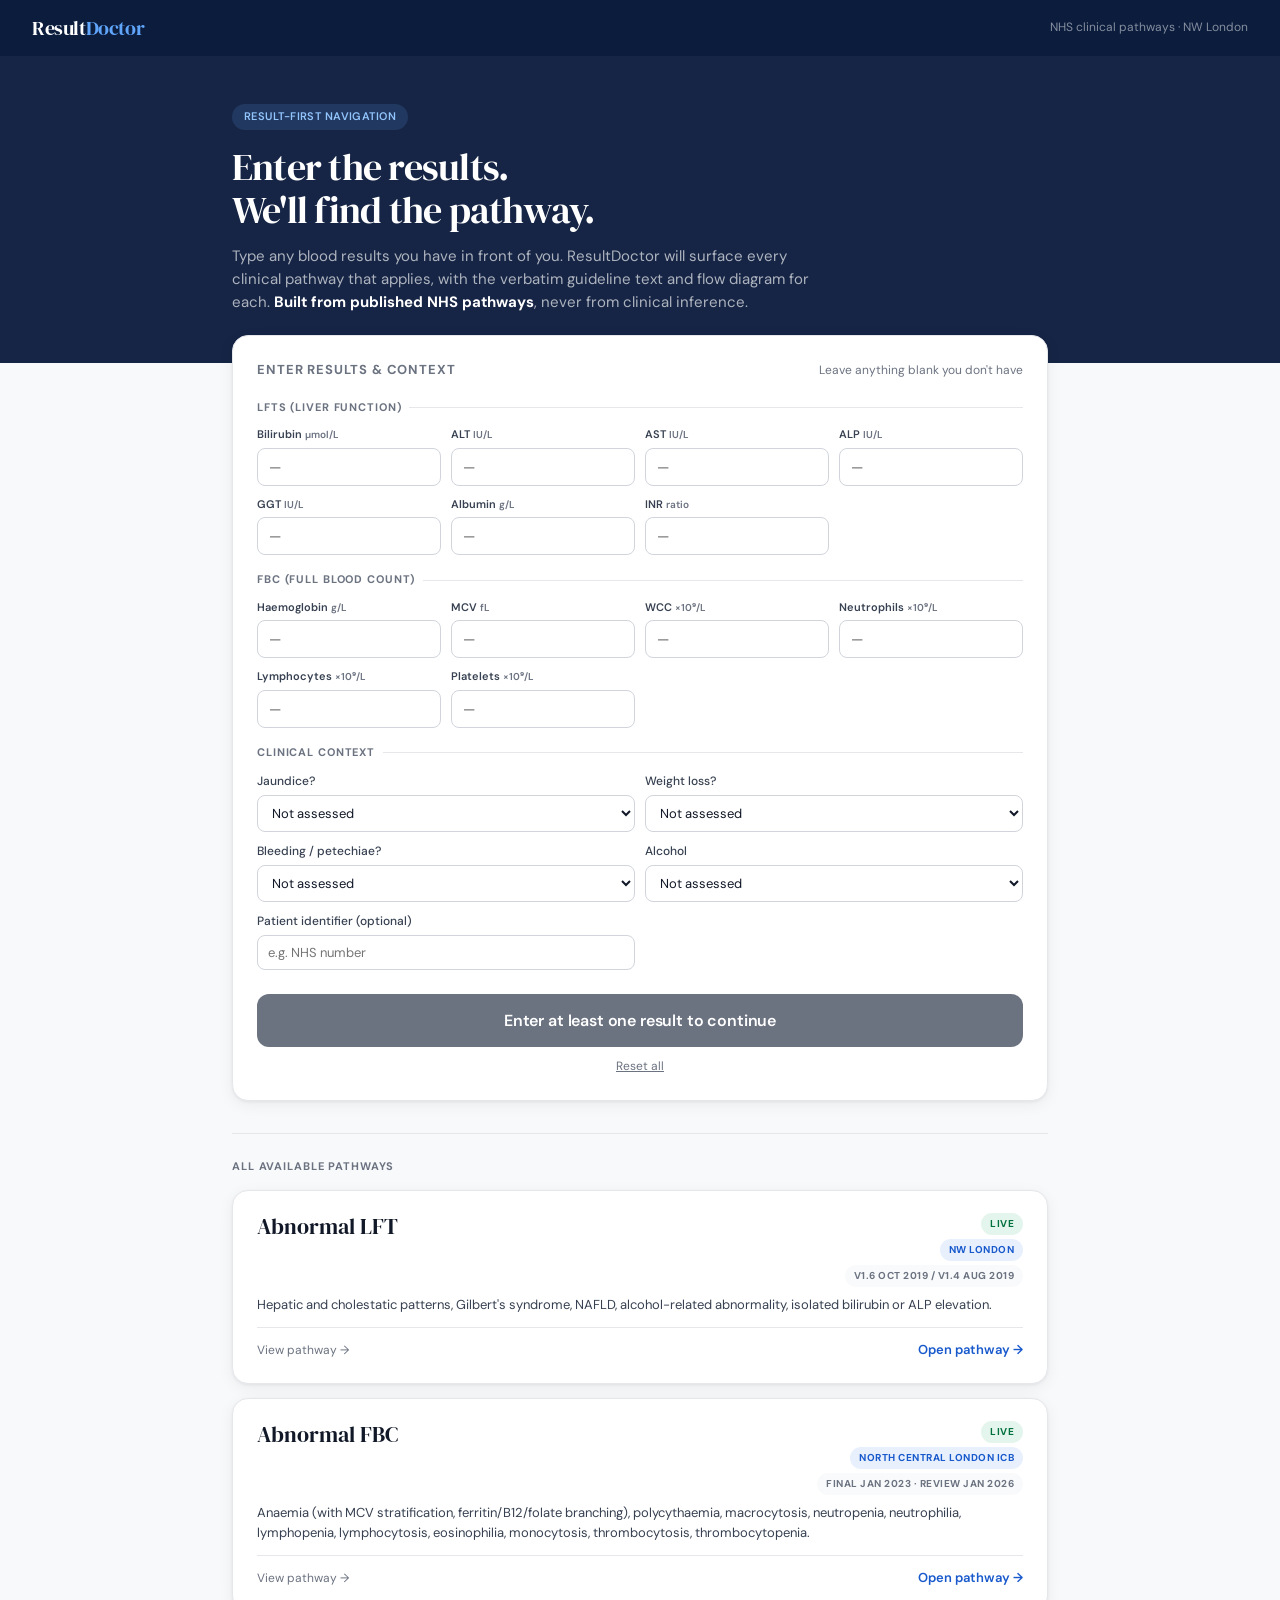
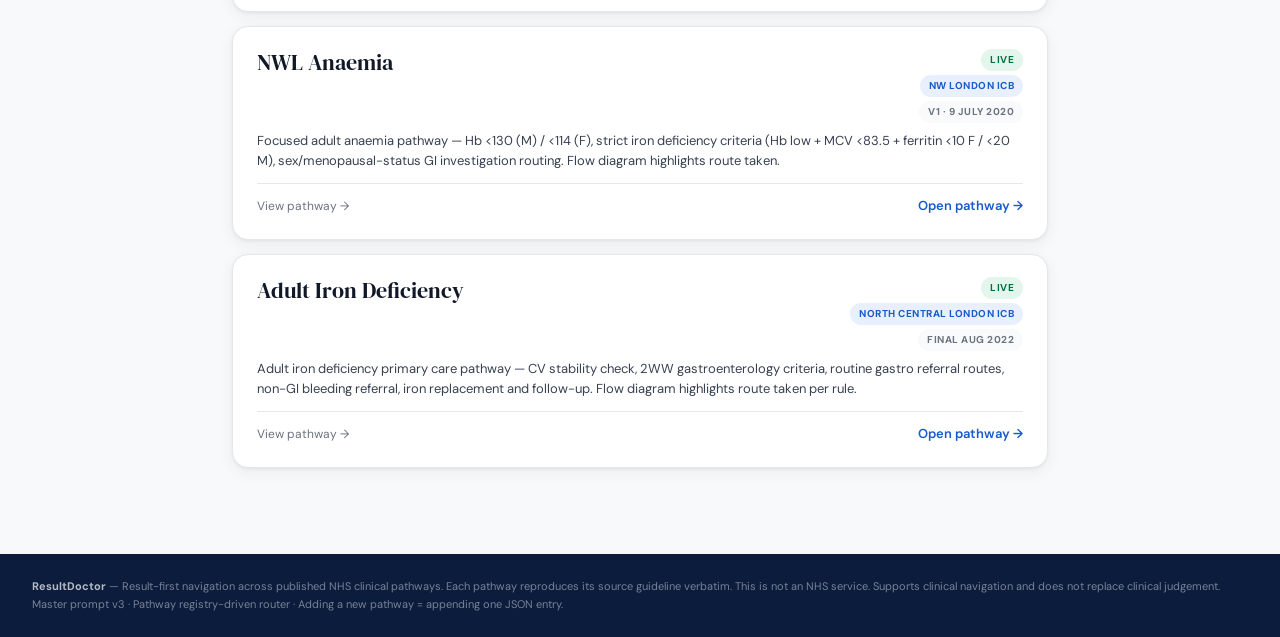
==== index.html @ 96a99c1d "Initial commit: MyResultDoctor clinical pathway tools Co-Authored-By: Claude Fable 5 <noreply@anthro" ====
<!DOCTYPE html>
<html lang="en">
<head>
<meta charset="UTF-8">
<meta name="viewport" content="width=device-width, initial-scale=1.0">
<title>ResultDoctor — Enter results, find pathways</title>
<link rel="preconnect" href="https://fonts.googleapis.com">
<link rel="preconnect" href="https://fonts.gstatic.com" crossorigin>
<link href="https://fonts.googleapis.com/css2?family=DM+Serif+Display:ital@0;1&family=DM+Sans:wght@300;400;500;600;700&display=swap" rel="stylesheet">
<style>
:root {
  --navy: #0B1C3D; --navy2: #162545;
  --blue: #1859CC; --blue-lt: #E8F0FD; --blue-mid: #4A7DE8;
  --green: #00703C; --green-lt: #E3F5EC;
  --red: #B91C1C; --red-lt: #FEF2F2;
  --amber: #92400E; --amber-lt: #FFFBEB;
  --grey: #6B7280; --grey-lt: #F9FAFB;
  --border: #E5E7EB; --border2: #D1D5DB;
  --text: #111827; --text2: #374151; --text3: #6B7280;
  --serif: 'DM Serif Display', Georgia, serif;
  --sans: 'DM Sans', system-ui, sans-serif;
  --radius: 12px; --radius-lg: 16px;
  --shadow: 0 1px 3px rgba(0,0,0,.06), 0 4px 16px rgba(0,0,0,.06);
}
* { box-sizing: border-box; margin: 0; padding: 0; }
body { font-family: var(--sans); background: #F8F9FB; color: var(--text); font-size: 14px; line-height: 1.6; min-height: 100vh; }

header { background: var(--navy); color: white; padding: 0 32px; height: 56px; display: flex; align-items: center; justify-content: space-between; position: sticky; top: 0; z-index: 100; }
.logo { font-family: var(--serif); font-size: 20px; color: white; text-decoration: none; letter-spacing: -.02em; }
.logo span { color: #60A5FA; }
.header-nav { display: flex; align-items: center; gap: 16px; font-size: 12px; color: rgba(255,255,255,.5); }

.hero { background: var(--navy2); color: white; padding: 48px 0; }
.hero-inner { max-width: 880px; margin: 0 auto; padding: 0 32px; }
.hero-tag { display: inline-block; font-size: 11px; font-weight: 600; padding: 4px 12px; border-radius: 20px; letter-spacing: .04em; text-transform: uppercase; background: rgba(96,165,250,.15); color: #93C5FD; margin-bottom: 16px; }
.hero-title { font-family: var(--serif); font-size: 38px; font-weight: 400; line-height: 1.15; letter-spacing: -.02em; margin-bottom: 12px; }
.hero-sub { font-size: 15px; color: rgba(255,255,255,.65); max-width: 580px; line-height: 1.55; }
.hero-sub strong { color: white; }

.page { max-width: 880px; margin: -28px auto 0; padding: 0 32px 32px; }

/* RESULT ENTRY */
.entry-panel { background: white; border-radius: var(--radius-lg); box-shadow: var(--shadow); padding: 24px; border: 1px solid var(--border); margin-bottom: 24px; }
.entry-head { display: flex; align-items: center; justify-content: space-between; margin-bottom: 18px; }
.entry-title { font-size: 13px; font-weight: 700; text-transform: uppercase; letter-spacing: .07em; color: var(--text3); }
.entry-hint { font-size: 12px; color: var(--text3); }

.section-label { font-size: 11px; font-weight: 700; text-transform: uppercase; letter-spacing: .08em; color: var(--text3); margin: 16px 0 10px; display: flex; align-items: center; gap: 8px; }
.section-label::after { content: ''; flex: 1; height: 1px; background: var(--border); }

.results-grid { display: grid; grid-template-columns: repeat(auto-fill, minmax(150px, 1fr)); gap: 10px; }
.result-field { display: flex; flex-direction: column; gap: 4px; }
.result-label { font-size: 11px; font-weight: 600; color: var(--text2); }
.result-unit { font-size: 10px; color: var(--text3); }
.result-input { padding: 9px 11px; border: 1.5px solid var(--border2); border-radius: 8px; font-size: 14px; font-family: var(--sans); font-weight: 500; color: var(--text); background: white; width: 100%; }
.result-input:focus { outline: none; border-color: var(--blue); box-shadow: 0 0 0 3px rgba(24,89,204,.1); }
.result-input:not(:placeholder-shown) { border-color: var(--blue); background: var(--blue-lt); }

.context-grid { display: grid; grid-template-columns: 1fr 1fr; gap: 10px; }
.ctx-q { display: flex; flex-direction: column; gap: 4px; }
.ctx-q label { font-size: 12px; font-weight: 500; color: var(--text2); }
.ctx-select { padding: 8px 10px; border: 1.5px solid var(--border2); border-radius: 8px; font-size: 13px; font-family: var(--sans); color: var(--text); background: white; }

.analyse-btn { width: 100%; padding: 16px 24px; background: var(--blue); color: white; border: none; border-radius: var(--radius); font-size: 16px; font-weight: 600; font-family: var(--sans); cursor: pointer; margin-top: 24px; letter-spacing: -.01em; }
.analyse-btn:hover { background: #1348B0; }
.analyse-btn:disabled { background: var(--grey); cursor: not-allowed; }
.reset-link { display: block; text-align: center; margin-top: 10px; font-size: 12px; color: var(--text3); cursor: pointer; text-decoration: underline; }

/* PATHWAY RESULTS */
.routed-section { display: none; }
.routed-section.show { display: block; }

.routed-title { font-family: var(--serif); font-size: 24px; font-weight: 400; margin-bottom: 6px; letter-spacing: -.01em; }
.routed-sub { font-size: 13px; color: var(--text3); margin-bottom: 18px; }

.pathway-card { background: white; border: 1.5px solid var(--border); border-radius: var(--radius-lg); padding: 22px 24px; margin-bottom: 14px; box-shadow: var(--shadow); transition: all .15s; cursor: pointer; display: block; text-decoration: none; color: inherit; }
.pathway-card:hover { border-color: var(--blue); transform: translateY(-2px); box-shadow: 0 6px 24px rgba(0,0,0,.08); }
.pathway-card.triggered { border-color: var(--blue); background: linear-gradient(180deg, var(--blue-lt) 0%, white 30%); }
.pathway-card.demo { border-color: #FECACA; }

.pc-head { display: flex; align-items: flex-start; justify-content: space-between; gap: 12px; margin-bottom: 8px; }
.pc-title { font-family: var(--serif); font-size: 22px; font-weight: 400; line-height: 1.25; color: var(--text); }
.pc-badges { display: flex; flex-direction: column; gap: 4px; align-items: flex-end; flex-shrink: 0; }
.pc-badge { font-size: 10px; font-weight: 700; padding: 3px 9px; border-radius: 12px; text-transform: uppercase; letter-spacing: .05em; white-space: nowrap; }
.pc-badge.live { background: var(--green-lt); color: var(--green); }
.pc-badge.demo { background: #FEE2E2; color: var(--red); }
.pc-badge.icb { background: var(--blue-lt); color: var(--blue); }
.pc-badge.version { background: var(--grey-lt); color: var(--grey); }

.pc-desc { font-size: 13px; color: var(--text2); line-height: 1.55; margin-bottom: 12px; }

.pc-match { background: var(--blue-lt); border: 1px solid #BFDBFE; border-radius: 8px; padding: 9px 12px; font-size: 12px; color: var(--blue); display: flex; align-items: center; gap: 8px; margin-bottom: 10px; }
.pc-match strong { font-weight: 600; }

.pc-cta { display: flex; align-items: center; justify-content: space-between; padding-top: 12px; border-top: 1px solid var(--border); }
.pc-cta-text { font-size: 12px; color: var(--text3); }
.pc-cta-btn { font-size: 13px; font-weight: 600; color: var(--blue); display: flex; align-items: center; gap: 4px; }
.pathway-card.triggered .pc-cta-btn { font-weight: 700; }

.no-match { background: var(--grey-lt); border: 1px dashed var(--border2); border-radius: var(--radius); padding: 28px 24px; text-align: center; color: var(--text3); }
.no-match-title { font-family: var(--serif); font-size: 18px; color: var(--text2); margin-bottom: 6px; }

.available-section { margin-top: 32px; padding-top: 24px; border-top: 1px solid var(--border); }
.available-title { font-size: 11px; font-weight: 700; text-transform: uppercase; letter-spacing: .08em; color: var(--text3); margin-bottom: 14px; }

footer { background: var(--navy); color: rgba(255,255,255,.45); font-size: 11px; padding: 24px 32px; margin-top: 40px; line-height: 1.6; }
footer strong { color: rgba(255,255,255,.7); }

@media(max-width:640px) {
  .hero-title { font-size: 28px; }
  .results-grid { grid-template-columns: 1fr 1fr; }
  .context-grid { grid-template-columns: 1fr; }
  .pc-head { flex-direction: column; gap: 8px; }
  .pc-badges { flex-direction: row; flex-wrap: wrap; align-items: flex-start; }
  .page { padding: 0 16px 24px; }
  header { padding: 0 16px; }
}
</style>
</head>
<body>

<header>
  <a class="logo" href="index.html">Result<span>Doctor</span></a>
  <div class="header-nav">
    <span>NHS clinical pathways · NW London</span>
  </div>
</header>

<div class="hero">
  <div class="hero-inner">
    <span class="hero-tag">Result-first navigation</span>
    <h1 class="hero-title">Enter the results.<br>We'll find the pathway.</h1>
    <p class="hero-sub">
      Type any blood results you have in front of you. ResultDoctor will surface every clinical pathway that applies, with the verbatim guideline text and flow diagram for each. <strong>Built from published NHS pathways</strong>, never from clinical inference.
    </p>
  </div>
</div>

<div class="page">

  <div class="entry-panel">
    <div class="entry-head">
      <span class="entry-title">Enter results &amp; context</span>
      <span class="entry-hint">Leave anything blank you don't have</span>
    </div>

    <div class="section-label">LFTs (liver function)</div>
    <div class="results-grid">
      <div class="result-field"><div class="result-label">Bilirubin <span class="result-unit">µmol/L</span></div><input class="result-input" type="number" id="r-bili" placeholder="—" min="0" oninput="match()"></div>
      <div class="result-field"><div class="result-label">ALT <span class="result-unit">IU/L</span></div><input class="result-input" type="number" id="r-alt" placeholder="—" min="0" oninput="match()"></div>
      <div class="result-field"><div class="result-label">AST <span class="result-unit">IU/L</span></div><input class="result-input" type="number" id="r-ast" placeholder="—" min="0" oninput="match()"></div>
      <div class="result-field"><div class="result-label">ALP <span class="result-unit">IU/L</span></div><input class="result-input" type="number" id="r-alp" placeholder="—" min="0" oninput="match()"></div>
      <div class="result-field"><div class="result-label">GGT <span class="result-unit">IU/L</span></div><input class="result-input" type="number" id="r-ggt" placeholder="—" min="0" oninput="match()"></div>
      <div class="result-field"><div class="result-label">Albumin <span class="result-unit">g/L</span></div><input class="result-input" type="number" id="r-alb" placeholder="—" min="0" oninput="match()"></div>
      <div class="result-field"><div class="result-label">INR <span class="result-unit">ratio</span></div><input class="result-input" type="number" id="r-inr" placeholder="—" min="0" step="0.1" oninput="match()"></div>
    </div>

    <div class="section-label">FBC (full blood count)</div>
    <div class="results-grid">
      <div class="result-field"><div class="result-label">Haemoglobin <span class="result-unit">g/L</span></div><input class="result-input" type="number" id="r-hb" placeholder="—" min="0" oninput="match()"></div>
      <div class="result-field"><div class="result-label">MCV <span class="result-unit">fL</span></div><input class="result-input" type="number" id="r-mcv" placeholder="—" min="0" oninput="match()"></div>
      <div class="result-field"><div class="result-label">WCC <span class="result-unit">×10⁹/L</span></div><input class="result-input" type="number" id="r-wcc" placeholder="—" min="0" step="0.1" oninput="match()"></div>
      <div class="result-field"><div class="result-label">Neutrophils <span class="result-unit">×10⁹/L</span></div><input class="result-input" type="number" id="r-neut" placeholder="—" min="0" step="0.1" oninput="match()"></div>
      <div class="result-field"><div class="result-label">Lymphocytes <span class="result-unit">×10⁹/L</span></div><input class="result-input" type="number" id="r-lymph" placeholder="—" min="0" step="0.1" oninput="match()"></div>
      <div class="result-field"><div class="result-label">Platelets <span class="result-unit">×10⁹/L</span></div><input class="result-input" type="number" id="r-plt" placeholder="—" min="0" oninput="match()"></div>
    </div>

    <div class="section-label">Clinical context</div>
    <div class="context-grid">
      <div class="ctx-q"><label>Jaundice?</label>
        <select class="ctx-select" id="c-jaundice" onchange="match()"><option value="">Not assessed</option><option value="yes">Yes — clinically jaundiced</option><option value="no">No</option></select>
      </div>
      <div class="ctx-q"><label>Weight loss?</label>
        <select class="ctx-select" id="c-wtloss" onchange="match()"><option value="">Not assessed</option><option value="yes">Yes — unexplained</option><option value="no">No</option></select>
      </div>
      <div class="ctx-q"><label>Bleeding / petechiae?</label>
        <select class="ctx-select" id="c-bleed" onchange="match()"><option value="">Not assessed</option><option value="yes">Yes</option><option value="no">No</option></select>
      </div>
      <div class="ctx-q"><label>Alcohol</label>
        <select class="ctx-select" id="c-alcohol" onchange="match()"><option value="">Not assessed</option><option value="high">&gt;14 units/week</option><option value="low">≤14 units/week</option></select>
      </div>
      <div class="ctx-q"><label>Patient identifier (optional)</label>
        <input class="ctx-select" type="text" id="c-patient" placeholder="e.g. NHS number">
      </div>
    </div>

    <button class="analyse-btn" id="analyse-btn" onclick="findPathways()" disabled>Find pathways →</button>
    <span class="reset-link" onclick="resetAll()">Reset all</span>
  </div>

  <!-- ROUTED RESULTS -->
  <div id="routed" class="routed-section">
    <h2 class="routed-title" id="routed-title">Triggered pathways</h2>
    <p class="routed-sub" id="routed-sub">Click any pathway to see the full analysis with your results carried through.</p>
    <div id="pathway-list"></div>
  </div>

  <!-- AVAILABLE PATHWAYS (always shown at bottom for browsing) -->
  <div class="available-section">
    <div class="available-title">All available pathways</div>
    <div id="all-pathways"></div>
  </div>

</div>

<footer>
  <strong>ResultDoctor</strong> — Result-first navigation across published NHS clinical pathways. Each pathway reproduces its source guideline verbatim. This is not an NHS service. Supports clinical navigation and does not replace clinical judgement.<br>
  Master prompt v3 · Pathway registry-driven router · Adding a new pathway = appending one JSON entry.
</footer>

<script>
// ═══════════════════════════════════════════════════
// PATHWAY REGISTRY
// In production, this lives in pathways.json and is loaded.
// Adding a new pathway = one entry. The router does NOT contain pathway logic.
// ═══════════════════════════════════════════════════
const PATHWAYS = [
  {
    id: 'nwl_lft',
    title: 'Abnormal LFT',
    icb: 'NW London',
    version: 'V1.6 Oct 2019 / V1.4 Aug 2019',
    status: 'live',
    tool_path: 'lft.html',
    description: 'Hepatic and cholestatic patterns, Gilbert\'s syndrome, NAFLD, alcohol-related abnormality, isolated bilirubin or ALP elevation.',
    trigger_results: ['r-bili', 'r-alt', 'r-ast', 'r-alp', 'r-ggt', 'r-alb', 'r-inr'],
    trigger_context: ['c-jaundice', 'c-wtloss', 'c-alcohol'],
    primary_pattern: 'Any abnormal LFT value or related clinical feature'
  },
  {
    id: 'ncl_fbc',
    title: 'Abnormal FBC',
    icb: 'North Central London ICB',
    version: 'Final Jan 2023 · Review Jan 2026',
    status: 'live',
    tool_path: 'fbc.html',
    description: 'Anaemia (with MCV stratification, ferritin/B12/folate branching), polycythaemia, macrocytosis, neutropenia, neutrophilia, lymphopenia, lymphocytosis, eosinophilia, monocytosis, thrombocytosis, thrombocytopenia.',
    trigger_results: ['r-hb', 'r-mcv', 'r-wcc', 'r-neut', 'r-lymph', 'r-plt'],
    trigger_context: ['c-bleed'],
    primary_pattern: 'Any abnormal FBC value'
  },
  {
    id: 'nwl_anaemia',
    title: 'NWL Anaemia',
    icb: 'NW London ICB',
    version: 'V1 · 9 July 2020',
    status: 'live',
    tool_path: 'nwl_anaemia.html',
    description: 'Focused adult anaemia pathway — Hb <130 (M) / <114 (F), strict iron deficiency criteria (Hb low + MCV <83.5 + ferritin <10 F / <20 M), sex/menopausal-status GI investigation routing. Flow diagram highlights route taken.',
    trigger_results: ['r-hb', 'r-mcv'],
    trigger_context: [],
    primary_pattern: 'Hb (anaemia trigger)'
  },
  {
    id: 'ncl_iron_deficiency',
    title: 'Adult Iron Deficiency',
    icb: 'North Central London ICB',
    version: 'Final Aug 2022',
    status: 'live',
    tool_path: 'iron_deficiency.html',
    description: 'Adult iron deficiency primary care pathway — CV stability check, 2WW gastroenterology criteria, routine gastro referral routes, non-GI bleeding referral, iron replacement and follow-up. Flow diagram highlights route taken per rule.',
    trigger_results: ['r-hb', 'r-mcv'],
    trigger_context: [],
    primary_pattern: 'Suspected iron deficiency'
  }
];

// Map of router input IDs to the corresponding tool's URL param keys
const RESULT_TO_PARAM = {
  'r-bili':'bili', 'r-alt':'alt', 'r-ast':'ast', 'r-alp':'alp', 'r-ggt':'ggt', 'r-alb':'alb', 'r-inr':'inr',
  'r-hb':'hb', 'r-mcv':'mcv', 'r-wcc':'wcc', 'r-neut':'neut', 'r-lymph':'lymph', 'r-plt':'plt'
};
const CONTEXT_TO_PARAM = {
  'c-jaundice':'jaundice', 'c-wtloss':'wtloss', 'c-bleed':'bleed', 'c-alcohol':'alcohol', 'c-patient':'patient'
};

// ═══════════════════════════════════════════════════
// MATCH — which pathways are triggered by current input?
// ═══════════════════════════════════════════════════
function val(id) { const v = (document.getElementById(id) || {}).value; return v == null || v === '' ? null : v; }

function pathwayTriggered(p) {
  // Triggered if any of its trigger_results have a value, OR any of its trigger_context is non-empty
  for (const r of p.trigger_results) if (val(r) !== null) return true;
  for (const c of p.trigger_context) if (val(c) !== null) return true;
  return false;
}

function matchedFields(p) {
  const results = p.trigger_results.filter(r => val(r) !== null);
  const ctx = p.trigger_context.filter(c => val(c) !== null);
  return { results, ctx };
}

function match() {
  const anyInput = Object.keys(RESULT_TO_PARAM).some(id => val(id) !== null)
                || Object.keys(CONTEXT_TO_PARAM).some(id => val(id) !== null);
  document.getElementById('analyse-btn').disabled = !anyInput;
  document.getElementById('analyse-btn').textContent = anyInput ? 'Find pathways →' : 'Enter at least one result to continue';
  if (!anyInput) {
    document.getElementById('routed').classList.remove('show');
  }
}

function resetAll() {
  ['r-bili','r-alt','r-ast','r-alp','r-ggt','r-alb','r-inr','r-hb','r-mcv','r-wcc','r-neut','r-lymph','r-plt'].forEach(id => {
    const el = document.getElementById(id); if (el) el.value = '';
  });
  ['c-jaundice','c-wtloss','c-bleed','c-alcohol'].forEach(id => {
    const el = document.getElementById(id); if (el) el.selectedIndex = 0;
  });
  const pi = document.getElementById('c-patient'); if (pi) pi.value = '';
  document.getElementById('routed').classList.remove('show');
  match();
}

// ═══════════════════════════════════════════════════
// FIND PATHWAYS — runs when user clicks Analyse
// ═══════════════════════════════════════════════════
function findPathways() {
  const triggered = PATHWAYS.filter(pathwayTriggered);
  const routed = document.getElementById('routed');
  const list = document.getElementById('pathway-list');

  if (triggered.length === 0) {
    list.innerHTML = `<div class="no-match">
      <div class="no-match-title">No pathway matched these results</div>
      <div>The values entered don't trigger any of the currently registered pathways. You can still browse all available pathways below.</div>
    </div>`;
    document.getElementById('routed-title').textContent = 'No pathway triggered';
    document.getElementById('routed-sub').textContent = 'Try entering different results or check the available pathways below.';
  } else {
    document.getElementById('routed-title').textContent = triggered.length === 1
      ? '1 pathway triggered'
      : `${triggered.length} pathways triggered`;
    document.getElementById('routed-sub').textContent = 'Click any pathway to see the full analysis with your results carried through.';
    list.innerHTML = triggered.map(p => renderCard(p, true)).join('');
  }
  routed.classList.add('show');

  // Save current results to sessionStorage so the pathway tools can read them
  saveResultsToSession();

  routed.scrollIntoView({ behavior: 'smooth', block: 'start' });
}

function saveResultsToSession() {
  const payload = {};
  Object.entries(RESULT_TO_PARAM).forEach(([id, key]) => {
    const v = val(id); if (v !== null) payload[key] = v;
  });
  Object.entries(CONTEXT_TO_PARAM).forEach(([id, key]) => {
    const v = val(id); if (v !== null) payload[key] = v;
  });
  sessionStorage.setItem('resultdoctor_results', JSON.stringify(payload));
}

function buildQueryString() {
  const params = new URLSearchParams();
  Object.entries(RESULT_TO_PARAM).forEach(([id, key]) => {
    const v = val(id); if (v !== null) params.set(key, v);
  });
  Object.entries(CONTEXT_TO_PARAM).forEach(([id, key]) => {
    const v = val(id); if (v !== null) params.set(key, v);
  });
  return params.toString();
}

// ═══════════════════════════════════════════════════
// RENDER PATHWAY CARDS
// ═══════════════════════════════════════════════════
function renderCard(p, isTriggered) {
  const matched = matchedFields(p);
  const matchSummary = isTriggered ?
    `<div class="pc-match">📍 <strong>Matched</strong> by ${matched.results.length} result${matched.results.length === 1 ? '' : 's'}${matched.ctx.length ? ` + ${matched.ctx.length} context flag${matched.ctx.length === 1 ? '' : 's'}` : ''}</div>` : '';

  const qs = isTriggered ? '?' + buildQueryString() : '';
  const url = p.tool_path + qs;
  const cardClass = `pathway-card ${isTriggered ? 'triggered' : ''} ${p.status === 'demo' ? 'demo' : ''}`;

  return `
    <a href="${url}" class="${cardClass}">
      <div class="pc-head">
        <div class="pc-title">${p.title}</div>
        <div class="pc-badges">
          ${p.status === 'live' ? '<span class="pc-badge live">Live</span>' : '<span class="pc-badge demo">⚠ Demo</span>'}
          <span class="pc-badge icb">${p.icb}</span>
          <span class="pc-badge version">${p.version}</span>
        </div>
      </div>
      <div class="pc-desc">${p.description}</div>
      ${matchSummary}
      <div class="pc-cta">
        <span class="pc-cta-text">${isTriggered ? 'Your results will be carried through →' : 'View pathway →'}</span>
        <span class="pc-cta-btn">Open pathway →</span>
      </div>
    </a>`;
}

// ═══════════════════════════════════════════════════
// RENDER ALL PATHWAYS (always-visible browse list)
// ═══════════════════════════════════════════════════
function renderAllPathways() {
  document.getElementById('all-pathways').innerHTML = PATHWAYS.map(p => renderCard(p, false)).join('');
}
renderAllPathways();
match();
</script>
</body>
</html>
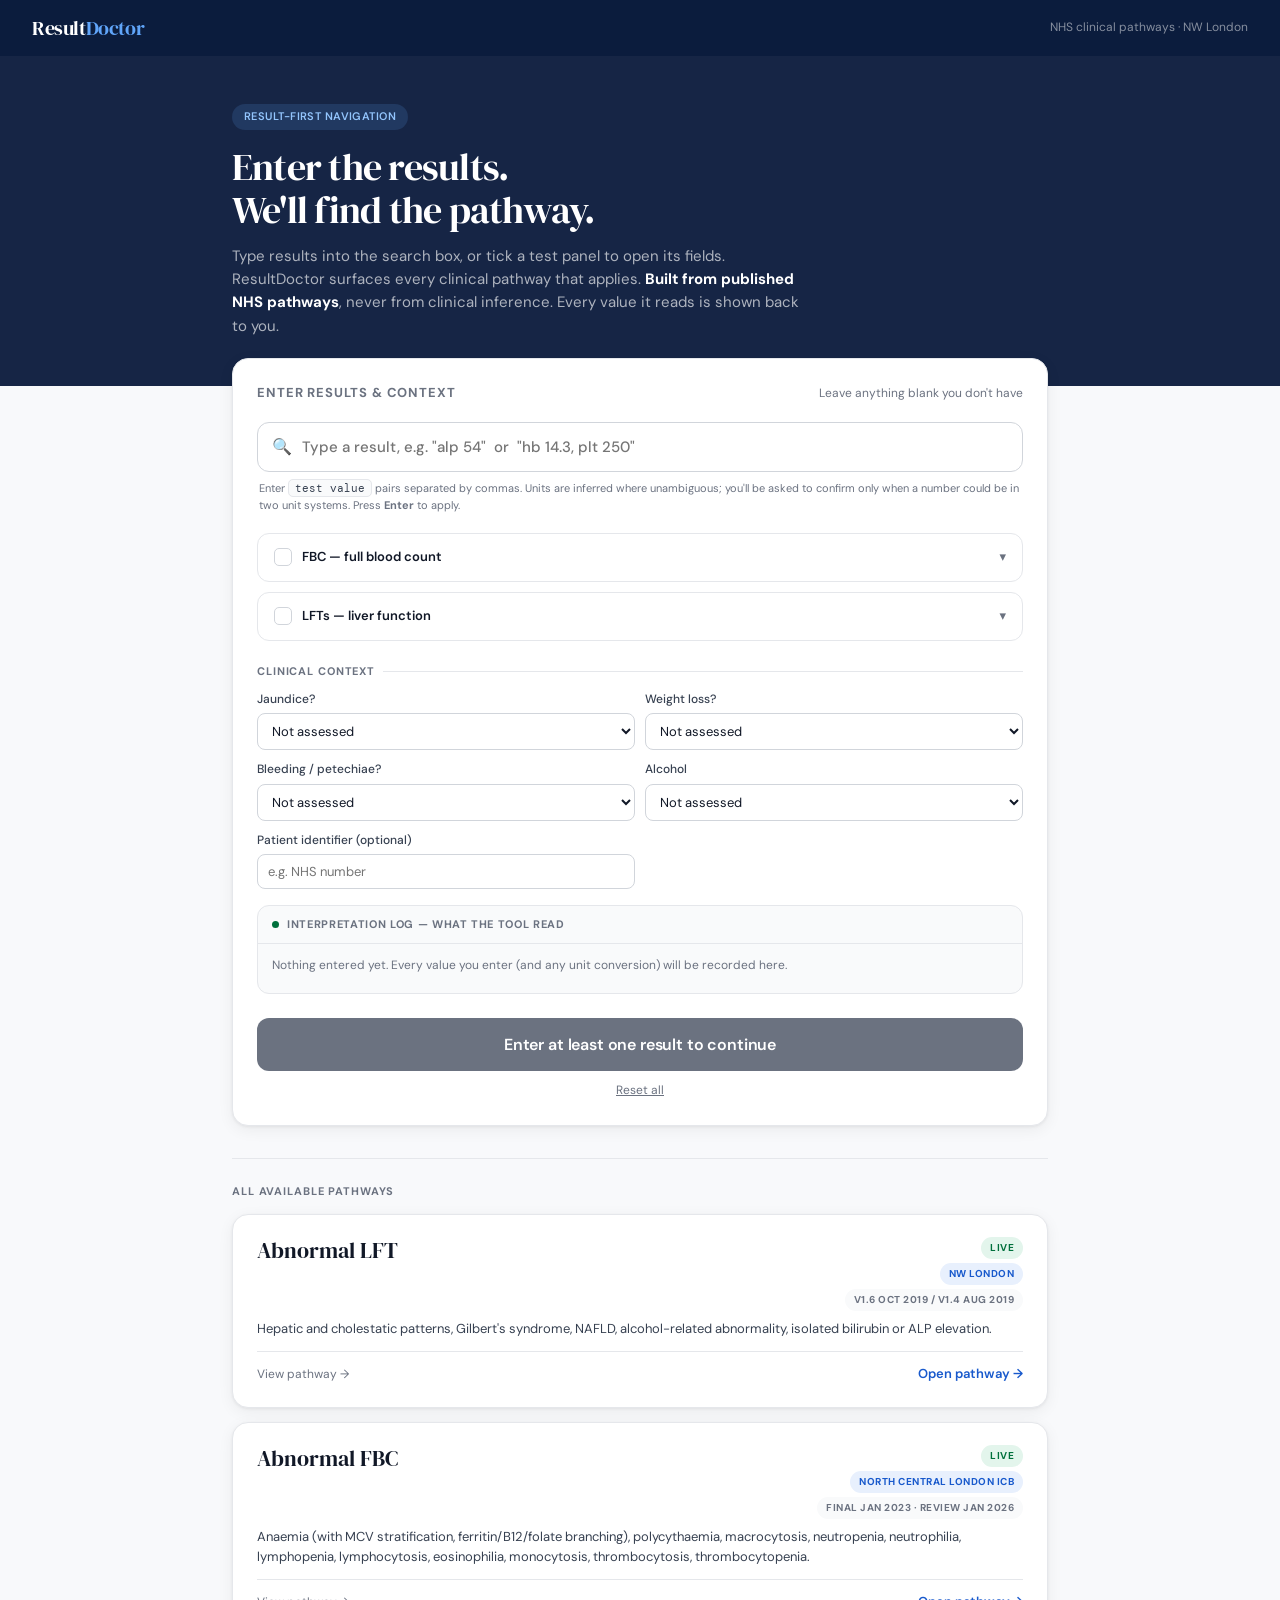
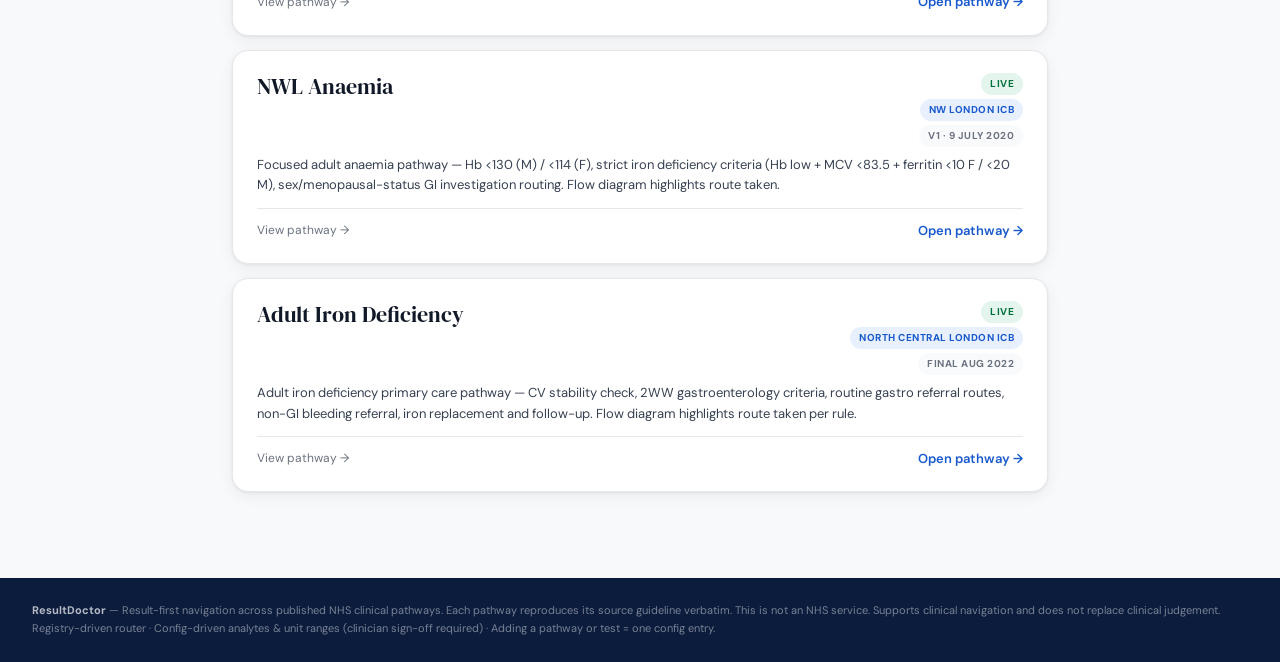
==== commit f3ee4c9d: "Add search-bar entry, collapsible panels, unit resolver + interpretation log - Config-driven analyte" ====
--- a/index.html
+++ b/index.html
@@ -6,7 +6,7 @@
 <title>ResultDoctor — Enter results, find pathways</title>
 <link rel="preconnect" href="https://fonts.googleapis.com">
 <link rel="preconnect" href="https://fonts.gstatic.com" crossorigin>
-<link href="https://fonts.googleapis.com/css2?family=DM+Serif+Display:ital@0;1&family=DM+Sans:wght@300;400;500;600;700&display=swap" rel="stylesheet">
+<link href="https://fonts.googleapis.com/css2?family=DM+Serif+Display:ital@0;1&family=DM+Sans:wght@300;400;500;600;700&family=DM+Mono:wght@400;500&display=swap" rel="stylesheet">
 <style>
 :root {
   --navy: #0B1C3D; --navy2: #162545;
@@ -19,6 +19,7 @@
   --text: #111827; --text2: #374151; --text3: #6B7280;
   --serif: 'DM Serif Display', Georgia, serif;
   --sans: 'DM Sans', system-ui, sans-serif;
+  --mono: 'DM Mono', ui-monospace, monospace;
   --radius: 12px; --radius-lg: 16px;
   --shadow: 0 1px 3px rgba(0,0,0,.06), 0 4px 16px rgba(0,0,0,.06);
 }
@@ -39,14 +40,36 @@
 
 .page { max-width: 880px; margin: -28px auto 0; padding: 0 32px 32px; }
 
-/* RESULT ENTRY */
+/* ENTRY PANEL */
 .entry-panel { background: white; border-radius: var(--radius-lg); box-shadow: var(--shadow); padding: 24px; border: 1px solid var(--border); margin-bottom: 24px; }
 .entry-head { display: flex; align-items: center; justify-content: space-between; margin-bottom: 18px; }
 .entry-title { font-size: 13px; font-weight: 700; text-transform: uppercase; letter-spacing: .07em; color: var(--text3); }
 .entry-hint { font-size: 12px; color: var(--text3); }
 
-.section-label { font-size: 11px; font-weight: 700; text-transform: uppercase; letter-spacing: .08em; color: var(--text3); margin: 16px 0 10px; display: flex; align-items: center; gap: 8px; }
-.section-label::after { content: ''; flex: 1; height: 1px; background: var(--border); }
+/* SEARCH BAR */
+.search-wrap { position: relative; margin-bottom: 8px; }
+.search-input { width: 100%; padding: 14px 16px 14px 44px; border: 1.5px solid var(--border2); border-radius: var(--radius); font-size: 15px; font-family: var(--sans); font-weight: 500; color: var(--text); background: white; }
+.search-input:focus { outline: none; border-color: var(--blue); box-shadow: 0 0 0 3px rgba(24,89,204,.1); }
+.search-icon { position: absolute; left: 15px; top: 50%; transform: translateY(-50%); color: var(--text3); font-size: 16px; pointer-events: none; }
+.search-help { font-size: 11px; color: var(--text3); margin-bottom: 18px; padding-left: 2px; }
+.search-help code { font-family: var(--mono); background: var(--grey-lt); border: 1px solid var(--border); border-radius: 5px; padding: 1px 6px; color: var(--text2); font-size: 11px; }
+
+/* PANELS (collapsible) */
+.panel { border: 1px solid var(--border); border-radius: var(--radius); margin-bottom: 10px; overflow: hidden; background: white; }
+.panel-head { display: flex; align-items: center; gap: 10px; padding: 13px 16px; cursor: pointer; user-select: none; }
+.panel-head:hover { background: var(--grey-lt); }
+.panel.open .panel-head { border-bottom: 1px solid var(--border); background: var(--blue-lt); }
+.panel-check { width: 18px; height: 18px; border: 1.5px solid var(--border2); border-radius: 5px; display: flex; align-items: center; justify-content: center; flex-shrink: 0; background: white; transition: all .12s; }
+.panel.open .panel-check { background: var(--blue); border-color: var(--blue); }
+.panel-check svg { opacity: 0; transition: opacity .12s; }
+.panel.open .panel-check svg { opacity: 1; }
+.panel-label { font-size: 13px; font-weight: 600; color: var(--text); flex: 1; }
+.panel-count { font-size: 11px; font-weight: 600; color: var(--blue); background: var(--blue-lt); border: 1px solid #BFDBFE; padding: 1px 8px; border-radius: 10px; }
+.panel.open .panel-count { background: white; }
+.panel-chevron { color: var(--text3); transition: transform .15s; font-size: 13px; }
+.panel.open .panel-chevron { transform: rotate(180deg); }
+.panel-body { display: none; padding: 16px; }
+.panel.open .panel-body { display: block; }
 
 .results-grid { display: grid; grid-template-columns: repeat(auto-fill, minmax(150px, 1fr)); gap: 10px; }
 .result-field { display: flex; flex-direction: column; gap: 4px; }
@@ -54,13 +77,41 @@
 .result-unit { font-size: 10px; color: var(--text3); }
 .result-input { padding: 9px 11px; border: 1.5px solid var(--border2); border-radius: 8px; font-size: 14px; font-family: var(--sans); font-weight: 500; color: var(--text); background: white; width: 100%; }
 .result-input:focus { outline: none; border-color: var(--blue); box-shadow: 0 0 0 3px rgba(24,89,204,.1); }
-.result-input:not(:placeholder-shown) { border-color: var(--blue); background: var(--blue-lt); }
-
+.result-input.filled { border-color: var(--blue); background: var(--blue-lt); }
+.result-input.warn { border-color: var(--amber); background: var(--amber-lt); }
+
+/* CONTEXT */
 .context-grid { display: grid; grid-template-columns: 1fr 1fr; gap: 10px; }
 .ctx-q { display: flex; flex-direction: column; gap: 4px; }
 .ctx-q label { font-size: 12px; font-weight: 500; color: var(--text2); }
 .ctx-select { padding: 8px 10px; border: 1.5px solid var(--border2); border-radius: 8px; font-size: 13px; font-family: var(--sans); color: var(--text); background: white; }
 
+.section-label { font-size: 11px; font-weight: 700; text-transform: uppercase; letter-spacing: .08em; color: var(--text3); margin: 22px 0 10px; display: flex; align-items: center; gap: 8px; }
+.section-label::after { content: ''; flex: 1; height: 1px; background: var(--border); }
+
+/* INTERPRETATION LOG */
+.log-panel { border: 1px solid var(--border); border-radius: var(--radius); margin-top: 16px; background: var(--grey-lt); overflow: hidden; }
+.log-head { display: flex; align-items: center; gap: 8px; padding: 10px 14px; font-size: 11px; font-weight: 700; text-transform: uppercase; letter-spacing: .06em; color: var(--text3); border-bottom: 1px solid var(--border); }
+.log-head .dot { width: 7px; height: 7px; border-radius: 50%; background: var(--green); }
+.log-body { padding: 6px 14px 12px; }
+.log-empty { font-size: 12px; color: var(--text3); padding: 6px 0; }
+.log-entry { font-family: var(--mono); font-size: 12px; line-height: 1.5; padding: 5px 0; border-bottom: 1px dashed var(--border); display: flex; gap: 8px; align-items: baseline; }
+.log-entry:last-child { border-bottom: none; }
+.log-entry .raw { color: var(--text3); }
+.log-entry .arrow { color: var(--blue); }
+.log-entry .out { color: var(--text); font-weight: 500; }
+.log-entry.ok .tag { color: var(--green); }
+.log-entry.conv .tag { color: var(--blue); }
+.log-entry.warn .tag { color: var(--amber); }
+.log-entry .tag { font-weight: 500; white-space: nowrap; }
+
+/* AMBIGUITY PROMPT */
+.ambig { background: var(--amber-lt); border: 1px solid #FCD34D; border-radius: 8px; padding: 11px 13px; margin: 8px 0; }
+.ambig-q { font-size: 12px; font-weight: 600; color: var(--amber); margin-bottom: 8px; }
+.ambig-opts { display: flex; gap: 8px; flex-wrap: wrap; }
+.ambig-btn { font-family: var(--mono); font-size: 12px; padding: 6px 12px; border: 1.5px solid var(--border2); background: white; border-radius: 7px; cursor: pointer; color: var(--text); }
+.ambig-btn:hover { border-color: var(--blue); background: var(--blue-lt); color: var(--blue); }
+
 .analyse-btn { width: 100%; padding: 16px 24px; background: var(--blue); color: white; border: none; border-radius: var(--radius); font-size: 16px; font-weight: 600; font-family: var(--sans); cursor: pointer; margin-top: 24px; letter-spacing: -.01em; }
 .analyse-btn:hover { background: #1348B0; }
 .analyse-btn:disabled { background: var(--grey); cursor: not-allowed; }
@@ -69,29 +120,23 @@
 /* PATHWAY RESULTS */
 .routed-section { display: none; }
 .routed-section.show { display: block; }
-
 .routed-title { font-family: var(--serif); font-size: 24px; font-weight: 400; margin-bottom: 6px; letter-spacing: -.01em; }
 .routed-sub { font-size: 13px; color: var(--text3); margin-bottom: 18px; }
 
 .pathway-card { background: white; border: 1.5px solid var(--border); border-radius: var(--radius-lg); padding: 22px 24px; margin-bottom: 14px; box-shadow: var(--shadow); transition: all .15s; cursor: pointer; display: block; text-decoration: none; color: inherit; }
 .pathway-card:hover { border-color: var(--blue); transform: translateY(-2px); box-shadow: 0 6px 24px rgba(0,0,0,.08); }
 .pathway-card.triggered { border-color: var(--blue); background: linear-gradient(180deg, var(--blue-lt) 0%, white 30%); }
-.pathway-card.demo { border-color: #FECACA; }
 
 .pc-head { display: flex; align-items: flex-start; justify-content: space-between; gap: 12px; margin-bottom: 8px; }
 .pc-title { font-family: var(--serif); font-size: 22px; font-weight: 400; line-height: 1.25; color: var(--text); }
 .pc-badges { display: flex; flex-direction: column; gap: 4px; align-items: flex-end; flex-shrink: 0; }
 .pc-badge { font-size: 10px; font-weight: 700; padding: 3px 9px; border-radius: 12px; text-transform: uppercase; letter-spacing: .05em; white-space: nowrap; }
 .pc-badge.live { background: var(--green-lt); color: var(--green); }
-.pc-badge.demo { background: #FEE2E2; color: var(--red); }
 .pc-badge.icb { background: var(--blue-lt); color: var(--blue); }
 .pc-badge.version { background: var(--grey-lt); color: var(--grey); }
-
 .pc-desc { font-size: 13px; color: var(--text2); line-height: 1.55; margin-bottom: 12px; }
-
 .pc-match { background: var(--blue-lt); border: 1px solid #BFDBFE; border-radius: 8px; padding: 9px 12px; font-size: 12px; color: var(--blue); display: flex; align-items: center; gap: 8px; margin-bottom: 10px; }
 .pc-match strong { font-weight: 600; }
-
 .pc-cta { display: flex; align-items: center; justify-content: space-between; padding-top: 12px; border-top: 1px solid var(--border); }
 .pc-cta-text { font-size: 12px; color: var(--text3); }
 .pc-cta-btn { font-size: 13px; font-weight: 600; color: var(--blue); display: flex; align-items: center; gap: 4px; }
@@ -131,7 +176,7 @@
     <span class="hero-tag">Result-first navigation</span>
     <h1 class="hero-title">Enter the results.<br>We'll find the pathway.</h1>
     <p class="hero-sub">
-      Type any blood results you have in front of you. ResultDoctor will surface every clinical pathway that applies, with the verbatim guideline text and flow diagram for each. <strong>Built from published NHS pathways</strong>, never from clinical inference.
+      Type results into the search box, or tick a test panel to open its fields. ResultDoctor surfaces every clinical pathway that applies. <strong>Built from published NHS pathways</strong>, never from clinical inference. Every value it reads is shown back to you.
     </p>
   </div>
 </div>
@@ -144,47 +189,51 @@
       <span class="entry-hint">Leave anything blank you don't have</span>
     </div>
 
-    <div class="section-label">LFTs (liver function)</div>
-    <div class="results-grid">
-      <div class="result-field"><div class="result-label">Bilirubin <span class="result-unit">µmol/L</span></div><input class="result-input" type="number" id="r-bili" placeholder="—" min="0" oninput="match()"></div>
-      <div class="result-field"><div class="result-label">ALT <span class="result-unit">IU/L</span></div><input class="result-input" type="number" id="r-alt" placeholder="—" min="0" oninput="match()"></div>
-      <div class="result-field"><div class="result-label">AST <span class="result-unit">IU/L</span></div><input class="result-input" type="number" id="r-ast" placeholder="—" min="0" oninput="match()"></div>
-      <div class="result-field"><div class="result-label">ALP <span class="result-unit">IU/L</span></div><input class="result-input" type="number" id="r-alp" placeholder="—" min="0" oninput="match()"></div>
-      <div class="result-field"><div class="result-label">GGT <span class="result-unit">IU/L</span></div><input class="result-input" type="number" id="r-ggt" placeholder="—" min="0" oninput="match()"></div>
-      <div class="result-field"><div class="result-label">Albumin <span class="result-unit">g/L</span></div><input class="result-input" type="number" id="r-alb" placeholder="—" min="0" oninput="match()"></div>
-      <div class="result-field"><div class="result-label">INR <span class="result-unit">ratio</span></div><input class="result-input" type="number" id="r-inr" placeholder="—" min="0" step="0.1" oninput="match()"></div>
+    <!-- SEARCH BAR -->
+    <div class="search-wrap">
+      <span class="search-icon">🔍</span>
+      <input class="search-input" id="search" type="text"
+             placeholder='Type a result, e.g. "alp 54"  or  "hb 14.3, plt 250"'
+             autocomplete="off"
+             onkeydown="if(event.key==='Enter'){event.preventDefault();runSearch();}">
     </div>
-
-    <div class="section-label">FBC (full blood count)</div>
-    <div class="results-grid">
-      <div class="result-field"><div class="result-label">Haemoglobin <span class="result-unit">g/L</span></div><input class="result-input" type="number" id="r-hb" placeholder="—" min="0" oninput="match()"></div>
-      <div class="result-field"><div class="result-label">MCV <span class="result-unit">fL</span></div><input class="result-input" type="number" id="r-mcv" placeholder="—" min="0" oninput="match()"></div>
-      <div class="result-field"><div class="result-label">WCC <span class="result-unit">×10⁹/L</span></div><input class="result-input" type="number" id="r-wcc" placeholder="—" min="0" step="0.1" oninput="match()"></div>
-      <div class="result-field"><div class="result-label">Neutrophils <span class="result-unit">×10⁹/L</span></div><input class="result-input" type="number" id="r-neut" placeholder="—" min="0" step="0.1" oninput="match()"></div>
-      <div class="result-field"><div class="result-label">Lymphocytes <span class="result-unit">×10⁹/L</span></div><input class="result-input" type="number" id="r-lymph" placeholder="—" min="0" step="0.1" oninput="match()"></div>
-      <div class="result-field"><div class="result-label">Platelets <span class="result-unit">×10⁹/L</span></div><input class="result-input" type="number" id="r-plt" placeholder="—" min="0" oninput="match()"></div>
+    <div class="search-help">
+      Enter <code>test value</code> pairs separated by commas. Units are inferred where unambiguous; you'll be asked to confirm only when a number could be in two unit systems. Press <strong>Enter</strong> to apply.
     </div>
 
+    <!-- AMBIGUITY PROMPTS render here -->
+    <div id="ambig-zone"></div>
+
+    <!-- COLLAPSIBLE TEST PANELS -->
+    <div id="panels"></div>
+
+    <!-- CLINICAL CONTEXT -->
     <div class="section-label">Clinical context</div>
     <div class="context-grid">
       <div class="ctx-q"><label>Jaundice?</label>
-        <select class="ctx-select" id="c-jaundice" onchange="match()"><option value="">Not assessed</option><option value="yes">Yes — clinically jaundiced</option><option value="no">No</option></select>
+        <select class="ctx-select" id="c-jaundice" onchange="onInput()"><option value="">Not assessed</option><option value="yes">Yes — clinically jaundiced</option><option value="no">No</option></select>
       </div>
       <div class="ctx-q"><label>Weight loss?</label>
-        <select class="ctx-select" id="c-wtloss" onchange="match()"><option value="">Not assessed</option><option value="yes">Yes — unexplained</option><option value="no">No</option></select>
+        <select class="ctx-select" id="c-wtloss" onchange="onInput()"><option value="">Not assessed</option><option value="yes">Yes — unexplained</option><option value="no">No</option></select>
       </div>
       <div class="ctx-q"><label>Bleeding / petechiae?</label>
-        <select class="ctx-select" id="c-bleed" onchange="match()"><option value="">Not assessed</option><option value="yes">Yes</option><option value="no">No</option></select>
+        <select class="ctx-select" id="c-bleed" onchange="onInput()"><option value="">Not assessed</option><option value="yes">Yes</option><option value="no">No</option></select>
       </div>
       <div class="ctx-q"><label>Alcohol</label>
-        <select class="ctx-select" id="c-alcohol" onchange="match()"><option value="">Not assessed</option><option value="high">&gt;14 units/week</option><option value="low">≤14 units/week</option></select>
+        <select class="ctx-select" id="c-alcohol" onchange="onInput()"><option value="">Not assessed</option><option value="high">&gt;14 units/week</option><option value="low">≤14 units/week</option></select>
       </div>
       <div class="ctx-q"><label>Patient identifier (optional)</label>
         <input class="ctx-select" type="text" id="c-patient" placeholder="e.g. NHS number">
       </div>
     </div>
 
-    <button class="analyse-btn" id="analyse-btn" onclick="findPathways()" disabled>Find pathways →</button>
+    <!-- INTERPRETATION LOG -->
+    <div class="log-panel">
+      <div class="log-head"><span class="dot"></span> Interpretation log — what the tool read</div>
+      <div class="log-body" id="log-body"><div class="log-empty">Nothing entered yet. Every value you enter (and any unit conversion) will be recorded here.</div></div>
+    </div>
+
+    <button class="analyse-btn" id="analyse-btn" onclick="findPathways()" disabled>Enter at least one result to continue</button>
     <span class="reset-link" onclick="resetAll()">Reset all</span>
   </div>
 
@@ -195,7 +244,7 @@
     <div id="pathway-list"></div>
   </div>
 
-  <!-- AVAILABLE PATHWAYS (always shown at bottom for browsing) -->
+  <!-- AVAILABLE PATHWAYS -->
   <div class="available-section">
     <div class="available-title">All available pathways</div>
     <div id="all-pathways"></div>
@@ -205,123 +254,375 @@
 
 <footer>
   <strong>ResultDoctor</strong> — Result-first navigation across published NHS clinical pathways. Each pathway reproduces its source guideline verbatim. This is not an NHS service. Supports clinical navigation and does not replace clinical judgement.<br>
-  Master prompt v3 · Pathway registry-driven router · Adding a new pathway = appending one JSON entry.
+  Registry-driven router · Config-driven analytes &amp; unit ranges (clinician sign-off required) · Adding a pathway or test = one config entry.
 </footer>
 
 <script>
-// ═══════════════════════════════════════════════════
-// PATHWAY REGISTRY
-// In production, this lives in pathways.json and is loaded.
-// Adding a new pathway = one entry. The router does NOT contain pathway logic.
-// ═══════════════════════════════════════════════════
+// ═══════════════════════════════════════════════════════════════════════
+//  ANALYTE CONFIG  —  EDITABLE · REQUIRES CLINICAL SIGN-OFF
+// ───────────────────────────────────────────────────────────────────────
+//  Each analyte declares:
+//    key        canonical short id (also the URL param carried to tools)
+//    label      display name
+//    unit       canonical unit (what pathway tools expect)
+//    aliases    accepted search terms (lowercase) for the search bar
+//    plausible  [lo, hi] plausible value range IN THE CANONICAL UNIT.
+//               Used ONLY to (a) disambiguate units and (b) gently warn —
+//               it does NOT make any clinical decision.
+//    step       input step for the number field
+//    alts       other unit systems a bare number might be in:
+//                 unit      label of the alternate unit
+//                 factor    multiply by this to convert -> canonical unit
+//                 plausible [lo, hi] plausible range IN THE ALTERNATE UNIT
+//
+//  Disambiguation rule (transparent, no hidden logic):
+//    Given a bare number x, collect every unit system whose plausible range
+//    contains x. If exactly one  -> use it silently. If more than one ->
+//    ASK the clinician. If none   -> accept as canonical but flag a warning.
+//
+//  ⚠ The ranges below are SENSIBLE DEFAULTS from common UK adult reference
+//    intervals, provided as a starting point. Review and sign off before
+//    clinical use.
+// ═══════════════════════════════════════════════════════════════════════
+const ANALYTES = {
+  // ---- LFTs ----
+  bili:  { label:'Bilirubin', unit:'µmol/L', step:'1',   aliases:['bili','bilirubin','tbil','t.bil'],
+           plausible:[1, 600],  alts:[{ unit:'mg/dL', factor:17.1, plausible:[0.1, 30] }] },
+  alt:   { label:'ALT',       unit:'IU/L',   step:'1',   aliases:['alt','sgpt'],
+           plausible:[1, 5000], alts:[] },
+  ast:   { label:'AST',       unit:'IU/L',   step:'1',   aliases:['ast','sgot'],
+           plausible:[1, 5000], alts:[] },
+  alp:   { label:'ALP',       unit:'IU/L',   step:'1',   aliases:['alp','alk phos','alkaline phosphatase','alkphos'],
+           plausible:[10, 2000], alts:[] },
+  ggt:   { label:'GGT',       unit:'IU/L',   step:'1',   aliases:['ggt','gammagt','gamma gt','gamma-gt'],
+           plausible:[5, 3000], alts:[] },
+  alb:   { label:'Albumin',   unit:'g/L',    step:'1',   aliases:['alb','albumin'],
+           plausible:[10, 60],  alts:[{ unit:'g/dL', factor:10, plausible:[1, 6] }] },
+  inr:   { label:'INR',       unit:'ratio',  step:'0.1', aliases:['inr'],
+           plausible:[0.8, 12], alts:[] },
+  // ---- FBC ----
+  hb:    { label:'Haemoglobin', unit:'g/L',  step:'1',   aliases:['hb','haemoglobin','hgb','hb.'],
+           plausible:[20, 250], alts:[{ unit:'g/dL', factor:10, plausible:[2, 25] }] },
+  mcv:   { label:'MCV',       unit:'fL',     step:'1',   aliases:['mcv'],
+           plausible:[50, 150], alts:[] },
+  wcc:   { label:'WCC',       unit:'×10⁹/L', step:'0.1', aliases:['wcc','wbc','white cell','white cells','white cell count'],
+           plausible:[0.1, 500], alts:[{ unit:'/µL', factor:0.001, plausible:[100, 500000] }] },
+  neut:  { label:'Neutrophils', unit:'×10⁹/L', step:'0.1', aliases:['neut','neutrophils','neutrophil','anc'],
+           plausible:[0.05, 100], alts:[{ unit:'/µL', factor:0.001, plausible:[50, 100000] }] },
+  lymph: { label:'Lymphocytes', unit:'×10⁹/L', step:'0.1', aliases:['lymph','lymphocytes','lymphocyte','lymphs'],
+           plausible:[0.05, 100], alts:[{ unit:'/µL', factor:0.001, plausible:[50, 100000] }] },
+  plt:   { label:'Platelets', unit:'×10⁹/L', step:'1',   aliases:['plt','platelets','platelet','plat'],
+           plausible:[5, 2000], alts:[{ unit:'/µL', factor:0.001, plausible:[5000, 2000000] }] }
+};
+
+// ───────────────────────────────────────────────────────────────────────
+//  PANEL CONFIG  —  grouping of analytes into collapsible test panels.
+//  Adding a new test group = one entry. Adding an analyte = one ANALYTES
+//  entry + its key listed in a panel.
+// ───────────────────────────────────────────────────────────────────────
+const PANELS = [
+  { id:'fbc', label:'FBC — full blood count', analytes:['hb','mcv','wcc','neut','lymph','plt'] },
+  { id:'lft', label:'LFTs — liver function',  analytes:['bili','alt','ast','alp','ggt','alb','inr'] }
+];
+
+// ───────────────────────────────────────────────────────────────────────
+//  PATHWAY REGISTRY  (mirrors pathways.json — trigger_results use analyte keys)
+//  Router matches variable NAMES only; it makes no clinical decisions.
+// ───────────────────────────────────────────────────────────────────────
 const PATHWAYS = [
-  {
-    id: 'nwl_lft',
-    title: 'Abnormal LFT',
-    icb: 'NW London',
-    version: 'V1.6 Oct 2019 / V1.4 Aug 2019',
-    status: 'live',
-    tool_path: 'lft.html',
-    description: 'Hepatic and cholestatic patterns, Gilbert\'s syndrome, NAFLD, alcohol-related abnormality, isolated bilirubin or ALP elevation.',
-    trigger_results: ['r-bili', 'r-alt', 'r-ast', 'r-alp', 'r-ggt', 'r-alb', 'r-inr'],
-    trigger_context: ['c-jaundice', 'c-wtloss', 'c-alcohol'],
-    primary_pattern: 'Any abnormal LFT value or related clinical feature'
-  },
-  {
-    id: 'ncl_fbc',
-    title: 'Abnormal FBC',
-    icb: 'North Central London ICB',
-    version: 'Final Jan 2023 · Review Jan 2026',
-    status: 'live',
-    tool_path: 'fbc.html',
-    description: 'Anaemia (with MCV stratification, ferritin/B12/folate branching), polycythaemia, macrocytosis, neutropenia, neutrophilia, lymphopenia, lymphocytosis, eosinophilia, monocytosis, thrombocytosis, thrombocytopenia.',
-    trigger_results: ['r-hb', 'r-mcv', 'r-wcc', 'r-neut', 'r-lymph', 'r-plt'],
-    trigger_context: ['c-bleed'],
-    primary_pattern: 'Any abnormal FBC value'
-  },
-  {
-    id: 'nwl_anaemia',
-    title: 'NWL Anaemia',
-    icb: 'NW London ICB',
-    version: 'V1 · 9 July 2020',
-    status: 'live',
-    tool_path: 'nwl_anaemia.html',
-    description: 'Focused adult anaemia pathway — Hb <130 (M) / <114 (F), strict iron deficiency criteria (Hb low + MCV <83.5 + ferritin <10 F / <20 M), sex/menopausal-status GI investigation routing. Flow diagram highlights route taken.',
-    trigger_results: ['r-hb', 'r-mcv'],
-    trigger_context: [],
-    primary_pattern: 'Hb (anaemia trigger)'
-  },
-  {
-    id: 'ncl_iron_deficiency',
-    title: 'Adult Iron Deficiency',
-    icb: 'North Central London ICB',
-    version: 'Final Aug 2022',
-    status: 'live',
-    tool_path: 'iron_deficiency.html',
-    description: 'Adult iron deficiency primary care pathway — CV stability check, 2WW gastroenterology criteria, routine gastro referral routes, non-GI bleeding referral, iron replacement and follow-up. Flow diagram highlights route taken per rule.',
-    trigger_results: ['r-hb', 'r-mcv'],
-    trigger_context: [],
-    primary_pattern: 'Suspected iron deficiency'
+  { id:'nwl_lft', title:'Abnormal LFT', icb:'NW London', version:'V1.6 Oct 2019 / V1.4 Aug 2019',
+    status:'live', tool_path:'lft.html',
+    description:"Hepatic and cholestatic patterns, Gilbert's syndrome, NAFLD, alcohol-related abnormality, isolated bilirubin or ALP elevation.",
+    trigger_results:['bili','alt','ast','alp','ggt','alb','inr'], trigger_context:['c-jaundice','c-wtloss','c-alcohol'] },
+  { id:'ncl_fbc', title:'Abnormal FBC', icb:'North Central London ICB', version:'Final Jan 2023 · Review Jan 2026',
+    status:'live', tool_path:'fbc.html',
+    description:'Anaemia (with MCV stratification, ferritin/B12/folate branching), polycythaemia, macrocytosis, neutropenia, neutrophilia, lymphopenia, lymphocytosis, eosinophilia, monocytosis, thrombocytosis, thrombocytopenia.',
+    trigger_results:['hb','mcv','wcc','neut','lymph','plt'], trigger_context:['c-bleed'] },
+  { id:'nwl_anaemia', title:'NWL Anaemia', icb:'NW London ICB', version:'V1 · 9 July 2020',
+    status:'live', tool_path:'nwl_anaemia.html',
+    description:'Focused adult anaemia pathway — Hb <130 (M) / <114 (F), strict iron deficiency criteria (Hb low + MCV <83.5 + ferritin <10 F / <20 M), sex/menopausal-status GI investigation routing. Flow diagram highlights route taken.',
+    trigger_results:['hb','mcv'], trigger_context:[] },
+  { id:'ncl_iron_deficiency', title:'Adult Iron Deficiency', icb:'North Central London ICB', version:'Final Aug 2022',
+    status:'live', tool_path:'iron_deficiency.html',
+    description:'Adult iron deficiency primary care pathway — CV stability check, 2WW gastroenterology criteria, routine gastro referral routes, non-GI bleeding referral, iron replacement and follow-up. Flow diagram highlights route taken per rule.',
+    trigger_results:['hb','mcv'], trigger_context:[] }
+];
+
+const CONTEXT_TO_PARAM = { 'c-jaundice':'jaundice','c-wtloss':'wtloss','c-bleed':'bleed','c-alcohol':'alcohol','c-patient':'patient' };
+
+// ═══════════════════════════════════════════════════════════════════════
+//  STATE  —  interpretation log is the single source of truth of "what was read"
+// ═══════════════════════════════════════════════════════════════════════
+let LOG = [];   // [{ key, raw, value, unit, kind:'ok'|'conv'|'warn', note }]
+
+// ═══════════════════════════════════════════════════════════════════════
+//  UNIT RESOLVER  —  pure function, fully transparent
+//  Returns { candidates:[{unit,value,note}], status:'single'|'ambiguous'|'none' }
+//  value is always in the CANONICAL unit.
+// ═══════════════════════════════════════════════════════════════════════
+function inRange(x, [lo, hi]) { return x >= lo && x <= hi; }
+
+function resolveUnits(key, x) {
+  const a = ANALYTES[key];
+  const candidates = [];
+  if (inRange(x, a.plausible)) {
+    candidates.push({ unit:a.unit, value:x, note:`plausible as ${a.unit}` });
   }
-];
-
-// Map of router input IDs to the corresponding tool's URL param keys
-const RESULT_TO_PARAM = {
-  'r-bili':'bili', 'r-alt':'alt', 'r-ast':'ast', 'r-alp':'alp', 'r-ggt':'ggt', 'r-alb':'alb', 'r-inr':'inr',
-  'r-hb':'hb', 'r-mcv':'mcv', 'r-wcc':'wcc', 'r-neut':'neut', 'r-lymph':'lymph', 'r-plt':'plt'
-};
-const CONTEXT_TO_PARAM = {
-  'c-jaundice':'jaundice', 'c-wtloss':'wtloss', 'c-bleed':'bleed', 'c-alcohol':'alcohol', 'c-patient':'patient'
-};
-
-// ═══════════════════════════════════════════════════
-// MATCH — which pathways are triggered by current input?
-// ═══════════════════════════════════════════════════
-function val(id) { const v = (document.getElementById(id) || {}).value; return v == null || v === '' ? null : v; }
-
+  for (const alt of (a.alts || [])) {
+    if (inRange(x, alt.plausible)) {
+      candidates.push({ unit:alt.unit, value:+(x * alt.factor).toFixed(3),
+        note:`${x} ${alt.unit} → ${+(x*alt.factor).toFixed(3)} ${a.unit} (×${alt.factor})` });
+    }
+  }
+  let status = 'single';
+  if (candidates.length === 0) status = 'none';
+  else if (candidates.length > 1) status = 'ambiguous';
+  return { candidates, status };
+}
+
+// ═══════════════════════════════════════════════════════════════════════
+//  RENDER PANELS
+// ═══════════════════════════════════════════════════════════════════════
+function fieldId(key) { return 'r-' + key; }
+
+function renderPanels() {
+  document.getElementById('panels').innerHTML = PANELS.map(panel => {
+    const fields = panel.analytes.map(key => {
+      const a = ANALYTES[key];
+      return `<div class="result-field">
+        <div class="result-label">${a.label} <span class="result-unit">${a.unit}</span></div>
+        <input class="result-input" type="number" id="${fieldId(key)}" data-key="${key}"
+               placeholder="—" step="${a.step}" oninput="onFieldInput('${key}')" onblur="onFieldBlur('${key}')">
+      </div>`;
+    }).join('');
+    return `<div class="panel" id="panel-${panel.id}">
+      <div class="panel-head" onclick="togglePanel('${panel.id}')">
+        <div class="panel-check"><svg width="11" height="11" viewBox="0 0 12 12" fill="none"><path d="M2.5 6.2l2.3 2.3L9.6 3.5" stroke="white" stroke-width="2" stroke-linecap="round" stroke-linejoin="round"/></svg></div>
+        <span class="panel-label">${panel.label}</span>
+        <span class="panel-count" id="count-${panel.id}" style="display:none">0</span>
+        <span class="panel-chevron">▾</span>
+      </div>
+      <div class="panel-body"><div class="results-grid">${fields}</div></div>
+    </div>`;
+  }).join('');
+}
+
+function togglePanel(id) { document.getElementById('panel-' + id).classList.toggle('open'); }
+function openPanel(id)   { document.getElementById('panel-' + id).classList.add('open'); }
+function panelForKey(key){ return PANELS.find(p => p.analytes.includes(key)); }
+
+// ═══════════════════════════════════════════════════════════════════════
+//  FIELD INPUT  —  direct entry uses the field's CANONICAL unit (shown on label).
+//  We still run a plausibility check and warn (never block) if the number looks
+//  like it was typed in a different unit system.
+// ═══════════════════════════════════════════════════════════════════════
+function onFieldInput(key) {
+  const el = document.getElementById(fieldId(key));
+  const raw = el.value.trim();
+  el.classList.remove('warn');
+  el.classList.toggle('filled', raw !== '');
+  // remove any prior log entry for this key sourced from the field
+  LOG = LOG.filter(e => e.key !== key);
+  if (raw === '') { renderLog(); onInput(); return; }
+  const x = parseFloat(raw);
+  const a = ANALYTES[key];
+  if (isNaN(x)) { renderLog(); onInput(); return; }
+  if (inRange(x, a.plausible)) {
+    LOG.push({ key, raw:`${raw} ${a.unit}`, value:x, unit:a.unit, kind:'ok', note:'entered directly' });
+  } else {
+    // is it plausible in an alternate unit? -> suggest, but keep their value
+    const alt = (a.alts || []).find(al => inRange(x, al.plausible));
+    if (alt) {
+      el.classList.add('warn');
+      const conv = +(x * alt.factor).toFixed(3);
+      LOG.push({ key, raw:`${raw} ${a.unit}`, value:x, unit:a.unit, kind:'warn',
+        note:`unusual for ${a.unit} — looks like ${alt.unit}? (would be ${conv} ${a.unit})` });
+    } else {
+      el.classList.add('warn');
+      LOG.push({ key, raw:`${raw} ${a.unit}`, value:x, unit:a.unit, kind:'warn',
+        note:`outside plausible range ${a.plausible[0]}–${a.plausible[1]} ${a.unit}` });
+    }
+  }
+  renderLog(); onInput();
+}
+function onFieldBlur(key) { /* hook reserved; logging already done on input */ }
+
+// ═══════════════════════════════════════════════════════════════════════
+//  SEARCH BAR  —  parse "alp 54, hb 14.3" -> resolve units -> fill / ask
+// ═══════════════════════════════════════════════════════════════════════
+const ALIAS_INDEX = (() => {
+  const m = {};
+  for (const [key, a] of Object.entries(ANALYTES))
+    for (const al of a.aliases) m[al] = key;
+  return m;
+})();
+
+function lookupAlias(name) {
+  const n = name.toLowerCase().trim().replace(/\s+/g, ' ');
+  if (ALIAS_INDEX[n]) return ALIAS_INDEX[n];
+  // also allow no-space form e.g. "alkphos"
+  const ns = n.replace(/\s+/g, '');
+  for (const [al, key] of Object.entries(ALIAS_INDEX)) if (al.replace(/\s+/g,'') === ns) return key;
+  return null;
+}
+
+// Parse into tokens like {name, value}. Accepts comma / semicolon / newline separated,
+// each token "  alkaline phosphatase 54  " — last number is the value, rest is the name.
+function parseSearch(text) {
+  const tokens = text.split(/[,;\n]+/).map(t => t.trim()).filter(Boolean);
+  const parsed = [];
+  for (const tok of tokens) {
+    const m = tok.match(/^(.*?)[\s:=]+(-?\d+(?:\.\d+)?)\s*$/);
+    if (!m) { parsed.push({ tok, error:'could not read "name value"' }); continue; }
+    const key = lookupAlias(m[1]);
+    if (!key) { parsed.push({ tok, error:`unknown test "${m[1].trim()}"` }); continue; }
+    parsed.push({ tok, key, x: parseFloat(m[2]) });
+  }
+  return parsed;
+}
+
+function runSearch() {
+  const text = document.getElementById('search').value;
+  if (!text.trim()) return;
+  const parsed = parseSearch(text);
+  clearAmbig();
+  const pending = [];
+  for (const p of parsed) {
+    if (p.error) {
+      LOG.push({ key:'_'+Math.random(), raw:p.tok, value:null, unit:'', kind:'warn', note:p.error });
+      continue;
+    }
+    const res = resolveUnits(p.key, p.x);
+    if (res.status === 'single') {
+      applyResolved(p.key, p.x, res.candidates[0]);
+    } else if (res.status === 'ambiguous') {
+      pending.push({ key:p.key, x:p.x, candidates:res.candidates });
+    } else { // none plausible — accept as canonical with warning
+      applyResolved(p.key, p.x, { unit:ANALYTES[p.key].unit, value:p.x,
+        note:`outside plausible range — stored as ${ANALYTES[p.key].unit}` }, 'warn');
+    }
+  }
+  if (pending.length) renderAmbig(pending);
+  document.getElementById('search').value = '';
+  renderLog(); onInput();
+}
+
+// Write a resolved value into its field + record in the log
+function applyResolved(key, raw, cand, forceKind) {
+  const a = ANALYTES[key];
+  const panel = panelForKey(key);
+  if (panel) openPanel(panel.id);
+  const el = document.getElementById(fieldId(key));
+  el.value = cand.value;
+  el.classList.add('filled'); el.classList.remove('warn');
+  LOG = LOG.filter(e => e.key !== key);
+  const converted = cand.unit !== a.unit;
+  const kind = forceKind || (converted ? 'conv' : 'ok');
+  if (kind === 'warn') el.classList.add('warn');
+  LOG.push({ key, raw:`${raw}`, value:cand.value, unit:a.unit, kind,
+    note: converted ? cand.note : (forceKind === 'warn' ? cand.note : `read as ${a.unit}`) });
+  updateCounts();
+}
+
+// ── Ambiguity prompt ─────────────────────────────────────────────────
+function renderAmbig(pending) {
+  document.getElementById('ambig-zone').innerHTML = pending.map((p, i) => {
+    const a = ANALYTES[p.key];
+    const opts = p.candidates.map((c, j) =>
+      `<button class="ambig-btn" onclick="chooseAmbig(${i},${j})">${p.x} ${c.unit}${c.unit!==a.unit?` → ${c.value} ${a.unit}`:''}</button>`
+    ).join('');
+    return `<div class="ambig" id="ambig-${i}">
+      <div class="ambig-q">⚠ "${a.label} ${p.x}" — which units? This value is plausible in more than one system.</div>
+      <div class="ambig-opts">${opts}</div></div>`;
+  }).join('');
+  window._pendingAmbig = pending;
+}
+function chooseAmbig(i, j) {
+  const p = window._pendingAmbig[i];
+  applyResolved(p.key, p.x, p.candidates[j]);
+  document.getElementById('ambig-' + i).remove();
+  renderLog(); onInput();
+}
+function clearAmbig() { document.getElementById('ambig-zone').innerHTML = ''; window._pendingAmbig = []; }
+
+// ═══════════════════════════════════════════════════════════════════════
+//  INTERPRETATION LOG render
+// ═══════════════════════════════════════════════════════════════════════
+function renderLog() {
+  const body = document.getElementById('log-body');
+  const entries = LOG.filter(e => e.raw);
+  if (!entries.length) {
+    body.innerHTML = '<div class="log-empty">Nothing entered yet. Every value you enter (and any unit conversion) will be recorded here.</div>';
+    return;
+  }
+  body.innerHTML = entries.map(e => {
+    const a = ANALYTES[e.key];
+    const name = a ? a.label : '—';
+    const tag = e.kind === 'ok' ? '✓' : e.kind === 'conv' ? '⇄' : '⚠';
+    const out = e.value != null ? `<span class="out">${name} = ${e.value} ${e.unit}</span>` : `<span class="out">${name}</span>`;
+    return `<div class="log-entry ${e.kind}">
+      <span class="tag">${tag}</span>
+      <span class="raw">${e.raw}</span>
+      <span class="arrow">→</span>
+      ${out}
+      <span class="raw">· ${e.note}</span>
+    </div>`;
+  }).join('');
+}
+
+// ═══════════════════════════════════════════════════════════════════════
+//  COUNTS + ENABLE STATE
+// ═══════════════════════════════════════════════════════════════════════
+function val(id) { const el = document.getElementById(id); const v = el ? el.value : ''; return v == null || v === '' ? null : v; }
+
+function updateCounts() {
+  PANELS.forEach(panel => {
+    const n = panel.analytes.filter(k => val(fieldId(k)) !== null).length;
+    const badge = document.getElementById('count-' + panel.id);
+    badge.textContent = n; badge.style.display = n ? 'inline-block' : 'none';
+  });
+}
+
+function anyInput() {
+  const anyResult = Object.keys(ANALYTES).some(k => val(fieldId(k)) !== null);
+  const anyCtx = Object.keys(CONTEXT_TO_PARAM).some(id => val(id) !== null);
+  return anyResult || anyCtx;
+}
+
+function onInput() {
+  updateCounts();
+  const ok = anyInput();
+  const btn = document.getElementById('analyse-btn');
+  btn.disabled = !ok;
+  btn.textContent = ok ? 'Find pathways →' : 'Enter at least one result to continue';
+  if (!ok) document.getElementById('routed').classList.remove('show');
+}
+
+// ═══════════════════════════════════════════════════════════════════════
+//  ROUTING  (unchanged logic — match by variable name only)
+// ═══════════════════════════════════════════════════════════════════════
 function pathwayTriggered(p) {
-  // Triggered if any of its trigger_results have a value, OR any of its trigger_context is non-empty
-  for (const r of p.trigger_results) if (val(r) !== null) return true;
+  for (const k of p.trigger_results) if (val(fieldId(k)) !== null) return true;
   for (const c of p.trigger_context) if (val(c) !== null) return true;
   return false;
 }
-
 function matchedFields(p) {
-  const results = p.trigger_results.filter(r => val(r) !== null);
-  const ctx = p.trigger_context.filter(c => val(c) !== null);
-  return { results, ctx };
-}
-
-function match() {
-  const anyInput = Object.keys(RESULT_TO_PARAM).some(id => val(id) !== null)
-                || Object.keys(CONTEXT_TO_PARAM).some(id => val(id) !== null);
-  document.getElementById('analyse-btn').disabled = !anyInput;
-  document.getElementById('analyse-btn').textContent = anyInput ? 'Find pathways →' : 'Enter at least one result to continue';
-  if (!anyInput) {
-    document.getElementById('routed').classList.remove('show');
-  }
-}
-
-function resetAll() {
-  ['r-bili','r-alt','r-ast','r-alp','r-ggt','r-alb','r-inr','r-hb','r-mcv','r-wcc','r-neut','r-lymph','r-plt'].forEach(id => {
-    const el = document.getElementById(id); if (el) el.value = '';
-  });
-  ['c-jaundice','c-wtloss','c-bleed','c-alcohol'].forEach(id => {
-    const el = document.getElementById(id); if (el) el.selectedIndex = 0;
-  });
-  const pi = document.getElementById('c-patient'); if (pi) pi.value = '';
-  document.getElementById('routed').classList.remove('show');
-  match();
-}
-
-// ═══════════════════════════════════════════════════
-// FIND PATHWAYS — runs when user clicks Analyse
-// ═══════════════════════════════════════════════════
+  return { results: p.trigger_results.filter(k => val(fieldId(k)) !== null),
+           ctx: p.trigger_context.filter(c => val(c) !== null) };
+}
+
+function buildPayload() {
+  const payload = {};
+  Object.keys(ANALYTES).forEach(k => { const v = val(fieldId(k)); if (v !== null) payload[k] = v; });
+  Object.entries(CONTEXT_TO_PARAM).forEach(([id, key]) => { const v = val(id); if (v !== null) payload[key] = v; });
+  return payload;
+}
+function buildQueryString() { return new URLSearchParams(buildPayload()).toString(); }
+
 function findPathways() {
   const triggered = PATHWAYS.filter(pathwayTriggered);
   const routed = document.getElementById('routed');
   const list = document.getElementById('pathway-list');
-
   if (triggered.length === 0) {
     list.innerHTML = `<div class="no-match">
       <div class="no-match-title">No pathway matched these results</div>
@@ -330,60 +631,27 @@
     document.getElementById('routed-title').textContent = 'No pathway triggered';
     document.getElementById('routed-sub').textContent = 'Try entering different results or check the available pathways below.';
   } else {
-    document.getElementById('routed-title').textContent = triggered.length === 1
-      ? '1 pathway triggered'
-      : `${triggered.length} pathways triggered`;
+    document.getElementById('routed-title').textContent = triggered.length === 1 ? '1 pathway triggered' : `${triggered.length} pathways triggered`;
     document.getElementById('routed-sub').textContent = 'Click any pathway to see the full analysis with your results carried through.';
     list.innerHTML = triggered.map(p => renderCard(p, true)).join('');
   }
   routed.classList.add('show');
-
-  // Save current results to sessionStorage so the pathway tools can read them
-  saveResultsToSession();
-
-  routed.scrollIntoView({ behavior: 'smooth', block: 'start' });
-}
-
-function saveResultsToSession() {
-  const payload = {};
-  Object.entries(RESULT_TO_PARAM).forEach(([id, key]) => {
-    const v = val(id); if (v !== null) payload[key] = v;
-  });
-  Object.entries(CONTEXT_TO_PARAM).forEach(([id, key]) => {
-    const v = val(id); if (v !== null) payload[key] = v;
-  });
-  sessionStorage.setItem('resultdoctor_results', JSON.stringify(payload));
-}
-
-function buildQueryString() {
-  const params = new URLSearchParams();
-  Object.entries(RESULT_TO_PARAM).forEach(([id, key]) => {
-    const v = val(id); if (v !== null) params.set(key, v);
-  });
-  Object.entries(CONTEXT_TO_PARAM).forEach(([id, key]) => {
-    const v = val(id); if (v !== null) params.set(key, v);
-  });
-  return params.toString();
-}
-
-// ═══════════════════════════════════════════════════
-// RENDER PATHWAY CARDS
-// ═══════════════════════════════════════════════════
+  sessionStorage.setItem('resultdoctor_results', JSON.stringify(buildPayload()));
+  routed.scrollIntoView({ behavior:'smooth', block:'start' });
+}
+
 function renderCard(p, isTriggered) {
   const matched = matchedFields(p);
   const matchSummary = isTriggered ?
-    `<div class="pc-match">📍 <strong>Matched</strong> by ${matched.results.length} result${matched.results.length === 1 ? '' : 's'}${matched.ctx.length ? ` + ${matched.ctx.length} context flag${matched.ctx.length === 1 ? '' : 's'}` : ''}</div>` : '';
-
+    `<div class="pc-match">📍 <strong>Matched</strong> by ${matched.results.length} result${matched.results.length===1?'':'s'}${matched.ctx.length?` + ${matched.ctx.length} context flag${matched.ctx.length===1?'':'s'}`:''}</div>` : '';
   const qs = isTriggered ? '?' + buildQueryString() : '';
   const url = p.tool_path + qs;
-  const cardClass = `pathway-card ${isTriggered ? 'triggered' : ''} ${p.status === 'demo' ? 'demo' : ''}`;
-
-  return `
-    <a href="${url}" class="${cardClass}">
+  const cardClass = `pathway-card ${isTriggered ? 'triggered' : ''}`;
+  return `<a href="${url}" class="${cardClass}">
       <div class="pc-head">
         <div class="pc-title">${p.title}</div>
         <div class="pc-badges">
-          ${p.status === 'live' ? '<span class="pc-badge live">Live</span>' : '<span class="pc-badge demo">⚠ Demo</span>'}
+          <span class="pc-badge live">Live</span>
           <span class="pc-badge icb">${p.icb}</span>
           <span class="pc-badge version">${p.version}</span>
         </div>
@@ -397,14 +665,24 @@
     </a>`;
 }
 
-// ═══════════════════════════════════════════════════
-// RENDER ALL PATHWAYS (always-visible browse list)
-// ═══════════════════════════════════════════════════
 function renderAllPathways() {
   document.getElementById('all-pathways').innerHTML = PATHWAYS.map(p => renderCard(p, false)).join('');
 }
+
+function resetAll() {
+  Object.keys(ANALYTES).forEach(k => { const el = document.getElementById(fieldId(k)); if (el){ el.value=''; el.classList.remove('filled','warn'); } });
+  ['c-jaundice','c-wtloss','c-bleed','c-alcohol'].forEach(id => { const el = document.getElementById(id); if (el) el.selectedIndex = 0; });
+  const pi = document.getElementById('c-patient'); if (pi) pi.value = '';
+  LOG = []; clearAmbig(); renderLog();
+  document.getElementById('routed').classList.remove('show');
+  onInput();
+}
+
+// ── init ──
+renderPanels();
 renderAllPathways();
-match();
+renderLog();
+onInput();
 </script>
 </body>
 </html>
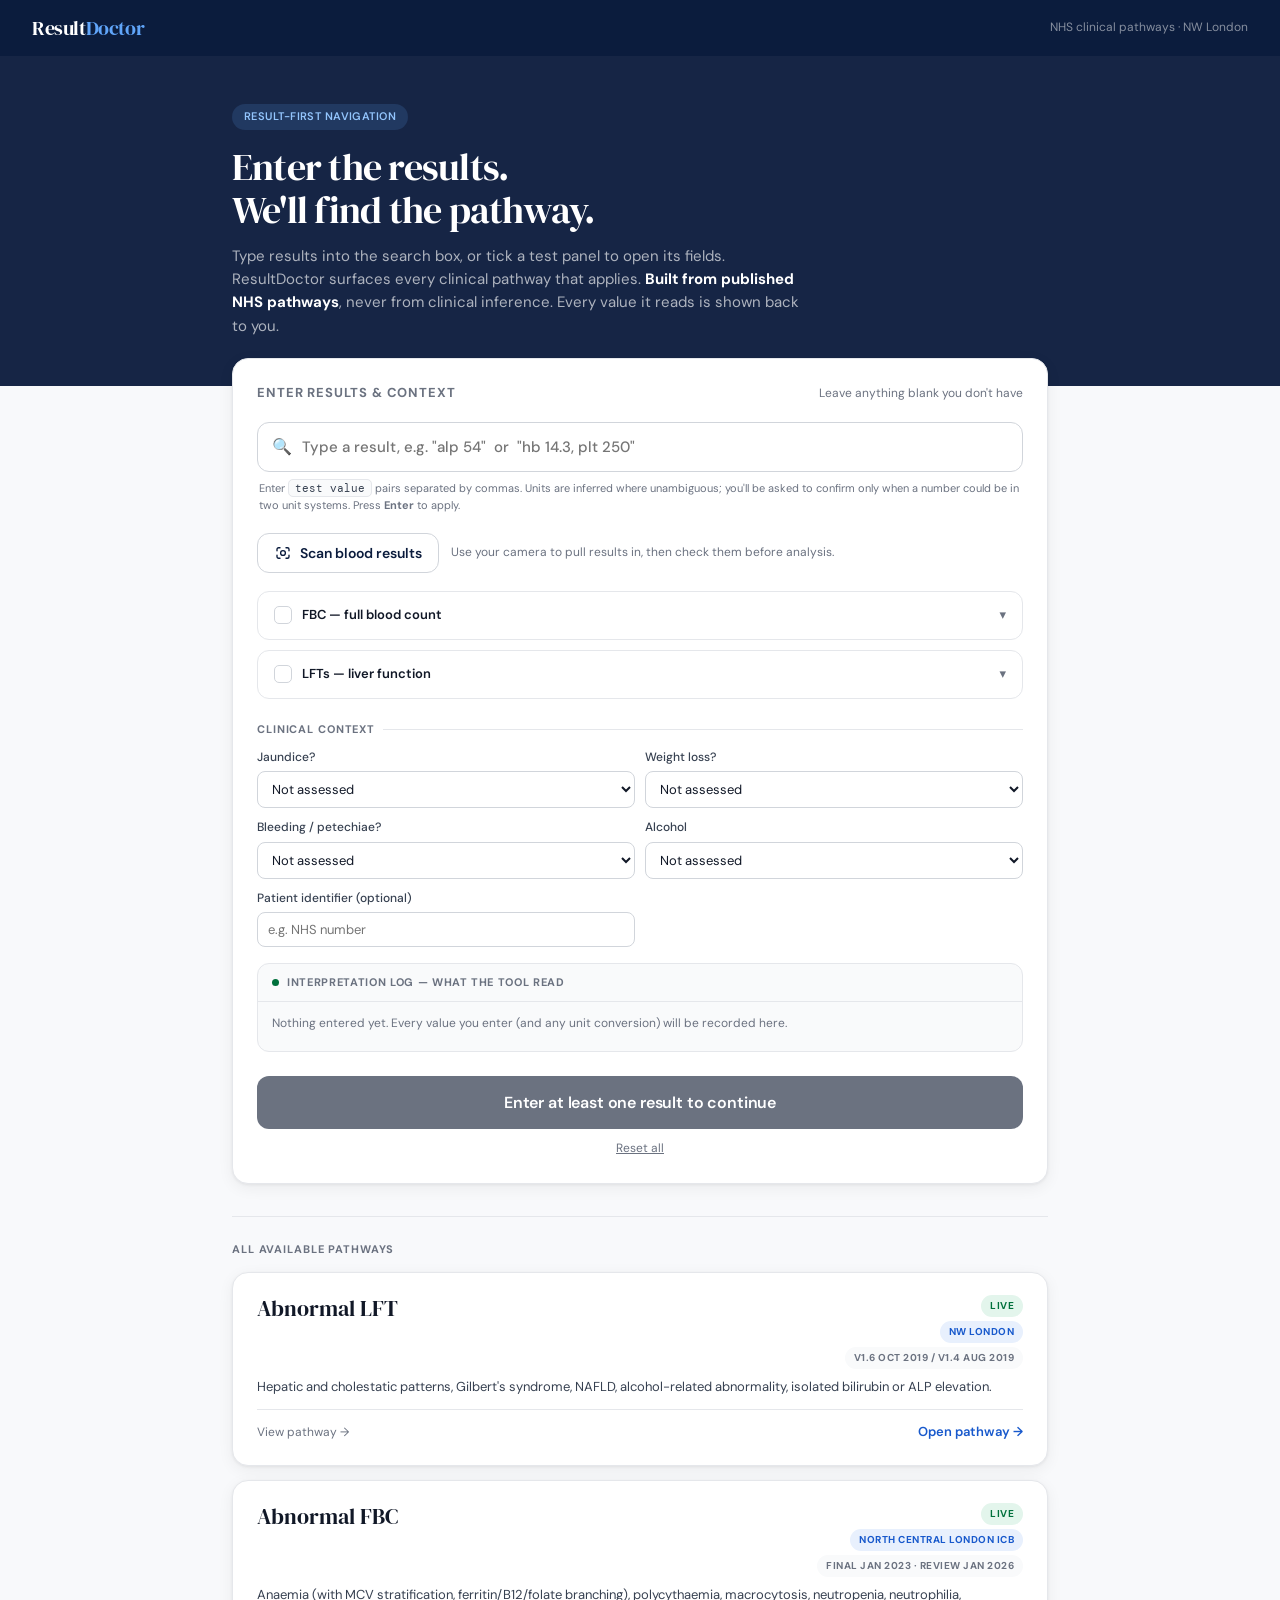
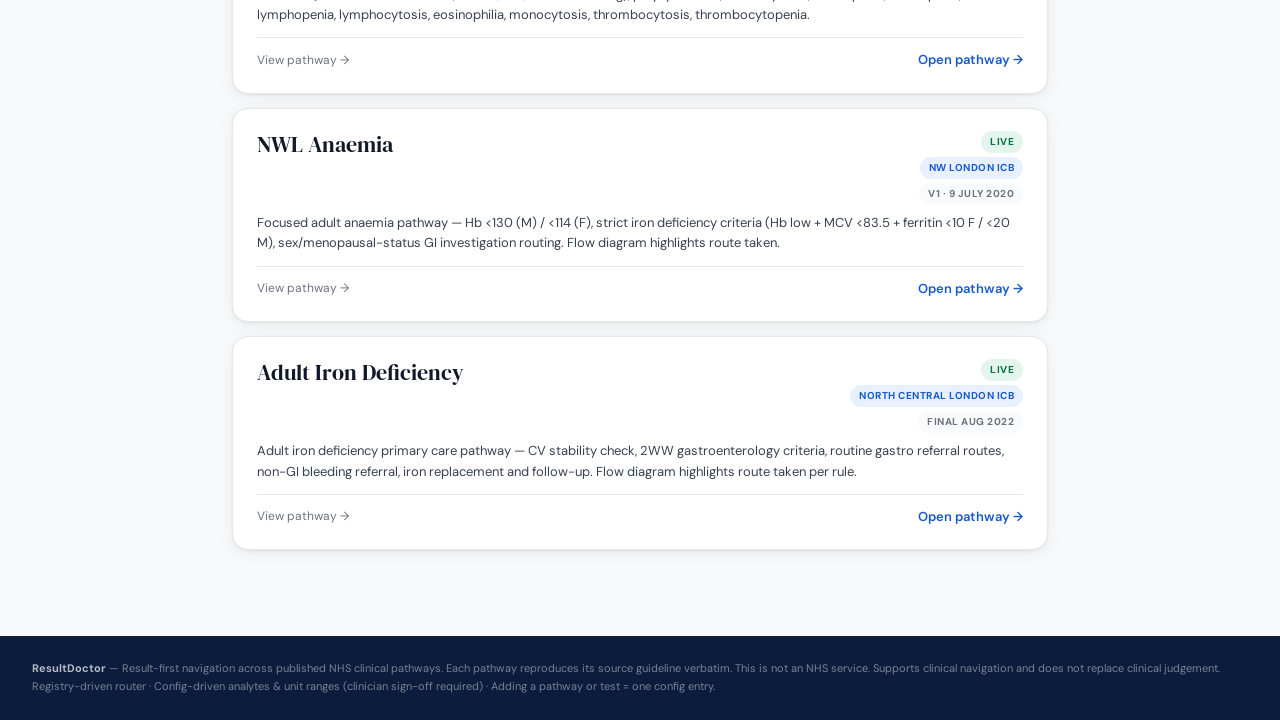
==== commit 91ffd83e: "Add live camera OCR scan mode (client-side, draft-only) Reuses the existing manual-entry interpretat" ====
--- a/index.html
+++ b/index.html
@@ -54,6 +54,40 @@
 .search-help { font-size: 11px; color: var(--text3); margin-bottom: 18px; padding-left: 2px; }
 .search-help code { font-family: var(--mono); background: var(--grey-lt); border: 1px solid var(--border); border-radius: 5px; padding: 1px 6px; color: var(--text2); font-size: 11px; }
 
+/* SCAN ENTRY + CAMERA */
+.scan-entry { display: flex; align-items: center; gap: 12px; flex-wrap: wrap; margin: 4px 0 18px; }
+.scan-btn { display: inline-flex; align-items: center; gap: 8px; padding: 10px 16px; background: white; color: var(--navy); border: 1.5px solid var(--border2); border-radius: var(--radius); font-size: 14px; font-weight: 600; font-family: var(--sans); cursor: pointer; }
+.scan-btn:hover { border-color: var(--blue); color: var(--blue); }
+.scan-btn:focus-visible { outline: 3px solid rgba(24,89,204,.4); outline-offset: 2px; }
+.scan-entry-text { font-size: 12px; color: var(--text3); flex: 1; min-width: 200px; }
+
+.cam { border: 1px solid var(--border); border-radius: var(--radius); background: white; padding: 14px; margin-bottom: 18px; }
+.cam-stage { position: relative; border-radius: 10px; overflow: hidden; background: #0B1220; aspect-ratio: 4 / 3; display: flex; align-items: center; justify-content: center; }
+.cam-video { width: 100%; height: 100%; object-fit: cover; display: block; }
+.cam-reticle { position: absolute; inset: 12% 8%; border: 2px dashed rgba(255,255,255,.55); border-radius: 8px; pointer-events: none; }
+.cam-status { position: absolute; left: 10px; bottom: 10px; background: rgba(11,18,32,.82); color: white; font-size: 12px; font-weight: 500; padding: 6px 11px; border-radius: 8px; max-width: calc(100% - 20px); }
+.cam-status.error { background: rgba(185,28,28,.92); }
+.cam-help { font-size: 12px; color: var(--text3); margin-top: 10px; }
+.cam-privacy { font-size: 11px; color: var(--text3); margin-top: 8px; display: flex; align-items: center; gap: 6px; }
+.cam-privacy::before { content: ''; width: 7px; height: 7px; border-radius: 50%; background: var(--green); flex-shrink: 0; }
+.cam-detected { margin-top: 10px; display: flex; flex-direction: column; gap: 6px; }
+.cam-row { display: flex; align-items: center; gap: 8px; font-family: var(--mono); font-size: 12px; padding: 7px 10px; border-radius: 8px; border: 1px solid var(--border); background: var(--grey-lt); }
+.cam-row.applied { border-color: #BBF7D0; background: var(--green-lt); }
+.cam-row.review { border-color: #FCD34D; background: var(--amber-lt); }
+.cam-row .cam-row-name { font-weight: 600; color: var(--text); }
+.cam-row .cam-row-val { color: var(--text2); }
+.cam-row .cam-row-tag { margin-left: auto; font-family: var(--sans); font-size: 10px; font-weight: 700; text-transform: uppercase; letter-spacing: .04em; padding: 2px 8px; border-radius: 10px; }
+.cam-row.applied .cam-row-tag { background: var(--green); color: white; }
+.cam-row.review .cam-row-tag { background: var(--amber); color: white; }
+.cam-actions { margin-top: 12px; }
+.cam-stop { width: 100%; padding: 12px; background: var(--navy); color: white; border: none; border-radius: var(--radius); font-size: 14px; font-weight: 600; font-family: var(--sans); cursor: pointer; }
+.cam-stop:hover { background: var(--navy2); }
+.cam-stop:focus-visible { outline: 3px solid rgba(24,89,204,.5); outline-offset: 2px; }
+@media (prefers-contrast: more) {
+  .scan-btn, .cam-row { border-width: 2px; }
+  .cam-status { background: #000; }
+}
+
 /* PANELS (collapsible) */
 .panel { border: 1px solid var(--border); border-radius: var(--radius); margin-bottom: 10px; overflow: hidden; background: white; }
 .panel-head { display: flex; align-items: center; gap: 10px; padding: 13px 16px; cursor: pointer; user-select: none; }
@@ -201,6 +235,30 @@
       Enter <code>test value</code> pairs separated by commas. Units are inferred where unambiguous; you'll be asked to confirm only when a number could be in two unit systems. Press <strong>Enter</strong> to apply.
     </div>
 
+    <!-- SCAN ENTRY POINT -->
+    <div class="scan-entry">
+      <button type="button" class="scan-btn" id="scan-btn" onclick="startScan()" aria-label="Scan blood results with your camera">
+        <svg width="18" height="18" viewBox="0 0 24 24" fill="none" aria-hidden="true"><path d="M4 9V7a2 2 0 0 1 2-2h2M16 5h2a2 2 0 0 1 2 2v2M20 15v2a2 2 0 0 1-2 2h-2M8 19H6a2 2 0 0 1-2-2v-2" stroke="currentColor" stroke-width="1.8" stroke-linecap="round"/><circle cx="12" cy="12" r="3.2" stroke="currentColor" stroke-width="1.8"/></svg>
+        Scan blood results
+      </button>
+      <span class="scan-entry-text">Use your camera to pull results in, then check them before analysis.</span>
+    </div>
+
+    <!-- LIVE CAMERA PANEL -->
+    <div class="cam" id="cam-panel" hidden role="region" aria-label="Live camera scanning">
+      <div class="cam-stage">
+        <video id="cam-video" class="cam-video" playsinline muted aria-label="Live camera preview"></video>
+        <div class="cam-reticle" aria-hidden="true"></div>
+        <div class="cam-status" id="cam-status" role="status" aria-live="polite">Starting camera…</div>
+      </div>
+      <p class="cam-help" id="cam-help">Position the result clearly. Make sure test names, values and units are visible.</p>
+      <div class="cam-detected" id="cam-detected" aria-live="polite"></div>
+      <p class="cam-privacy">Image processing happens on this device. The photo is not stored after extraction.</p>
+      <div class="cam-actions">
+        <button type="button" class="cam-stop" id="cam-stop" onclick="stopScan()" aria-label="Stop scanning">Stop scanning</button>
+      </div>
+    </div>
+
     <!-- AMBIGUITY PROMPTS render here -->
     <div id="ambig-zone"></div>
 
@@ -257,73 +315,14 @@
   Registry-driven router · Config-driven analytes &amp; unit ranges (clinician sign-off required) · Adding a pathway or test = one config entry.
 </footer>
 
+<!-- Shared config + OCR layer (zero-build, plain script tags) -->
+<script src="analytes.js"></script>
+<script src="bloodResultParser.js"></script>
+<script src="ocrService.js"></script>
 <script>
-// ═══════════════════════════════════════════════════════════════════════
-//  ANALYTE CONFIG  —  EDITABLE · REQUIRES CLINICAL SIGN-OFF
-// ───────────────────────────────────────────────────────────────────────
-//  Each analyte declares:
-//    key        canonical short id (also the URL param carried to tools)
-//    label      display name
-//    unit       canonical unit (what pathway tools expect)
-//    aliases    accepted search terms (lowercase) for the search bar
-//    plausible  [lo, hi] plausible value range IN THE CANONICAL UNIT.
-//               Used ONLY to (a) disambiguate units and (b) gently warn —
-//               it does NOT make any clinical decision.
-//    step       input step for the number field
-//    alts       other unit systems a bare number might be in:
-//                 unit      label of the alternate unit
-//                 factor    multiply by this to convert -> canonical unit
-//                 plausible [lo, hi] plausible range IN THE ALTERNATE UNIT
-//
-//  Disambiguation rule (transparent, no hidden logic):
-//    Given a bare number x, collect every unit system whose plausible range
-//    contains x. If exactly one  -> use it silently. If more than one ->
-//    ASK the clinician. If none   -> accept as canonical but flag a warning.
-//
-//  ⚠ The ranges below are SENSIBLE DEFAULTS from common UK adult reference
-//    intervals, provided as a starting point. Review and sign off before
-//    clinical use.
-// ═══════════════════════════════════════════════════════════════════════
-const ANALYTES = {
-  // ---- LFTs ----
-  bili:  { label:'Bilirubin', unit:'µmol/L', step:'1',   aliases:['bili','bilirubin','tbil','t.bil'],
-           plausible:[1, 600],  alts:[{ unit:'mg/dL', factor:17.1, plausible:[0.1, 30] }] },
-  alt:   { label:'ALT',       unit:'IU/L',   step:'1',   aliases:['alt','sgpt'],
-           plausible:[1, 5000], alts:[] },
-  ast:   { label:'AST',       unit:'IU/L',   step:'1',   aliases:['ast','sgot'],
-           plausible:[1, 5000], alts:[] },
-  alp:   { label:'ALP',       unit:'IU/L',   step:'1',   aliases:['alp','alk phos','alkaline phosphatase','alkphos'],
-           plausible:[10, 2000], alts:[] },
-  ggt:   { label:'GGT',       unit:'IU/L',   step:'1',   aliases:['ggt','gammagt','gamma gt','gamma-gt'],
-           plausible:[5, 3000], alts:[] },
-  alb:   { label:'Albumin',   unit:'g/L',    step:'1',   aliases:['alb','albumin'],
-           plausible:[10, 60],  alts:[{ unit:'g/dL', factor:10, plausible:[1, 6] }] },
-  inr:   { label:'INR',       unit:'ratio',  step:'0.1', aliases:['inr'],
-           plausible:[0.8, 12], alts:[] },
-  // ---- FBC ----
-  hb:    { label:'Haemoglobin', unit:'g/L',  step:'1',   aliases:['hb','haemoglobin','hgb','hb.'],
-           plausible:[20, 250], alts:[{ unit:'g/dL', factor:10, plausible:[2, 25] }] },
-  mcv:   { label:'MCV',       unit:'fL',     step:'1',   aliases:['mcv'],
-           plausible:[50, 150], alts:[] },
-  wcc:   { label:'WCC',       unit:'×10⁹/L', step:'0.1', aliases:['wcc','wbc','white cell','white cells','white cell count'],
-           plausible:[0.1, 500], alts:[{ unit:'/µL', factor:0.001, plausible:[100, 500000] }] },
-  neut:  { label:'Neutrophils', unit:'×10⁹/L', step:'0.1', aliases:['neut','neutrophils','neutrophil','anc'],
-           plausible:[0.05, 100], alts:[{ unit:'/µL', factor:0.001, plausible:[50, 100000] }] },
-  lymph: { label:'Lymphocytes', unit:'×10⁹/L', step:'0.1', aliases:['lymph','lymphocytes','lymphocyte','lymphs'],
-           plausible:[0.05, 100], alts:[{ unit:'/µL', factor:0.001, plausible:[50, 100000] }] },
-  plt:   { label:'Platelets', unit:'×10⁹/L', step:'1',   aliases:['plt','platelets','platelet','plat'],
-           plausible:[5, 2000], alts:[{ unit:'/µL', factor:0.001, plausible:[5000, 2000000] }] }
-};
-
-// ───────────────────────────────────────────────────────────────────────
-//  PANEL CONFIG  —  grouping of analytes into collapsible test panels.
-//  Adding a new test group = one entry. Adding an analyte = one ANALYTES
-//  entry + its key listed in a panel.
-// ───────────────────────────────────────────────────────────────────────
-const PANELS = [
-  { id:'fbc', label:'FBC — full blood count', analytes:['hb','mcv','wcc','neut','lymph','plt'] },
-  { id:'lft', label:'LFTs — liver function',  analytes:['bili','alt','ast','alp','ggt','alb','inr'] }
-];
+// ANALYTES and PANELS are the single source of truth for the analyte layer.
+// They are defined in analytes.js (loaded above) and shared by manual entry,
+// the camera OCR parser and the parser unit tests. Edit ranges/units there.
 
 // ───────────────────────────────────────────────────────────────────────
 //  PATHWAY REGISTRY  (mirrors pathways.json — trigger_results use analyte keys)
@@ -678,6 +677,166 @@
   onInput();
 }
 
+// ═══════════════════════════════════════════════════════════════════════
+//  LIVE CAMERA SCAN  —  draft extraction only, never auto-analyses
+// ───────────────────────────────────────────────────────────────────────
+//  - getUserMedia live preview (rear camera preferred on mobile)
+//  - OCR runs on sampled frames at a controlled interval, fully on-device
+//  - A reading is committed to a field + the interpretation log ONLY when it
+//    maps to a known analyte, is unambiguous, clears the confidence threshold,
+//    AND has been seen on two consecutive frames (debounce against flicker)
+//  - Low-confidence / ambiguous / unmapped readings are shown for review but
+//    are NEVER written into the analysis fields
+//  - Analysis still only happens when the clinician presses "Find pathways"
+// ═══════════════════════════════════════════════════════════════════════
+const SCAN_INTERVAL_MS = 1500;
+const SCAN_COMMIT_CONFIDENCE = 70;   // parser confidence required to auto-fill
+const SCAN_STABLE_READS = 2;         // identical reads required before commit
+const cam = {
+  stream: null, video: null, canvas: null, timer: null,
+  scanning: false, busy: false, emptyTicks: 0,
+  committed: {},   // key -> committed value
+  stable: {}       // key -> { value, count }
+};
+
+function camStatus(msg, isError) {
+  const el = document.getElementById('cam-status');
+  el.textContent = msg;
+  el.classList.toggle('error', !!isError);
+}
+
+async function startScan() {
+  const panel = document.getElementById('cam-panel');
+  panel.hidden = false;
+  document.querySelector('.scan-entry').style.display = 'none';
+  camStatus('Starting camera…', false);
+  cam.video = document.getElementById('cam-video');
+  if (!navigator.mediaDevices || !navigator.mediaDevices.getUserMedia) {
+    camStatus('Camera is not available on this device. You can still enter results manually.', true);
+    return;
+  }
+  try {
+    cam.stream = await navigator.mediaDevices.getUserMedia({
+      video: { facingMode: { ideal: 'environment' } }, audio: false
+    });
+  } catch (err) {
+    camStatus('Camera access was blocked. You can still enter results manually.', true);
+    document.getElementById('cam-help').textContent = 'Re-enable camera access in your browser settings, or close this and type results into the search box.';
+    return;
+  }
+  cam.video.srcObject = cam.stream;
+  try { await cam.video.play(); } catch (e) {}
+  cam.canvas = document.createElement('canvas');
+  cam.scanning = true; cam.emptyTicks = 0; cam.committed = {}; cam.stable = {};
+  camStatus('Point at the results. Reading automatically…', false);
+  OcrService.init().catch(function () {
+    camStatus('Could not start the on-device reader. You can still enter results manually.', true);
+  });
+  scheduleTick();
+}
+
+function scheduleTick() {
+  if (!cam.scanning) return;
+  cam.timer = setTimeout(scanTick, SCAN_INTERVAL_MS);
+}
+
+async function scanTick() {
+  if (!cam.scanning) return;
+  if (cam.busy || !cam.video || !cam.video.videoWidth) { scheduleTick(); return; }
+  cam.busy = true;
+  try {
+    // Downscale the live frame to keep OCR responsive; the frame is transient.
+    const vw = cam.video.videoWidth, vh = cam.video.videoHeight;
+    const scale = Math.min(1, 1100 / vw);
+    cam.canvas.width = Math.round(vw * scale);
+    cam.canvas.height = Math.round(vh * scale);
+    const ctx = cam.canvas.getContext('2d');
+    ctx.drawImage(cam.video, 0, 0, cam.canvas.width, cam.canvas.height);
+    camStatus('Reading results…', false);
+
+    const { text } = await OcrService.extractTextFromImage(cam.canvas);
+    const rows = OcrService.parseBloodResultsFromText(text, { threshold: SCAN_COMMIT_CONFIDENCE });
+
+    // Release the frame immediately after extraction.
+    ctx.clearRect(0, 0, cam.canvas.width, cam.canvas.height);
+
+    processScanRows(rows);
+  } catch (e) {
+    camStatus('Reading paused — adjusting. Hold the result steady.', false);
+  } finally {
+    cam.busy = false;
+    if (cam.scanning) {
+      camStatus('Point at the results. Reading automatically…', false);
+      scheduleTick();
+    }
+  }
+}
+
+function processScanRows(rows) {
+  const detected = document.getElementById('cam-detected');
+  if (!rows.length) {
+    cam.emptyTicks++;
+    if (cam.emptyTicks >= 3) camStatus('We could not read this clearly. Try again or enter results manually.', true);
+    return;
+  }
+  cam.emptyTicks = 0;
+  const display = [];
+
+  rows.forEach(function (row) {
+    const eligible = BloodResultParser.isAnalysisEligible(row, SCAN_COMMIT_CONFIDENCE);
+    if (eligible) {
+      // Debounce: require the same value on consecutive frames before committing.
+      const prev = cam.stable[row.key];
+      if (prev && prev.value === row.value) prev.count++;
+      else cam.stable[row.key] = { value: row.value, count: 1 };
+      const stable = cam.stable[row.key].count >= SCAN_STABLE_READS;
+      if (stable && cam.committed[row.key] !== row.value) {
+        commitScanRow(row);
+      }
+      display.push({ row: row, applied: cam.committed[row.key] === row.value });
+    } else {
+      display.push({ row: row, applied: false });
+    }
+  });
+
+  detected.innerHTML = display.map(function (d) {
+    const r = d.row;
+    const cls = d.applied ? 'applied' : 'review';
+    const tag = d.applied ? 'Added' : 'Check';
+    const unit = r.unit ? ' ' + r.unit : '';
+    return '<div class="cam-row ' + cls + '">' +
+      '<span class="cam-row-name">' + escapeHtml(r.testName) + '</span>' +
+      '<span class="cam-row-val">' + escapeHtml(r.value) + unit + '</span>' +
+      '<span class="cam-row-tag">' + tag + '</span></div>';
+  }).join('');
+  onInput();
+}
+
+function commitScanRow(row) {
+  const a = ANALYTES[row.key];
+  const cand = { unit: a.unit, value: Number(row.value), note: 'read from camera' };
+  applyResolved(row.key, row.value + ' (camera)', cand);
+  cam.committed[row.key] = row.value;
+  const entry = LOG.find(function (e) { return e.key === row.key; });
+  if (entry) entry.note += ' · via camera scan';
+  renderLog();
+}
+
+function escapeHtml(s) { return String(s).replace(/[&<>"]/g, function (c) { return { '&':'&amp;','<':'&lt;','>':'&gt;','"':'&quot;' }[c]; }); }
+
+function stopScan() {
+  cam.scanning = false;
+  if (cam.timer) { clearTimeout(cam.timer); cam.timer = null; }
+  if (cam.stream) { cam.stream.getTracks().forEach(function (t) { t.stop(); }); cam.stream = null; }
+  if (cam.video) cam.video.srcObject = null;
+  cam.canvas = null; cam.busy = false; cam.stable = {};
+  if (window.OcrService) OcrService.terminate();   // release worker + model
+  document.getElementById('cam-panel').hidden = true;
+  document.getElementById('cam-detected').innerHTML = '';
+  document.querySelector('.scan-entry').style.display = '';
+  document.getElementById('scan-btn').focus();
+}
+
 // ── init ──
 renderPanels();
 renderAllPathways();
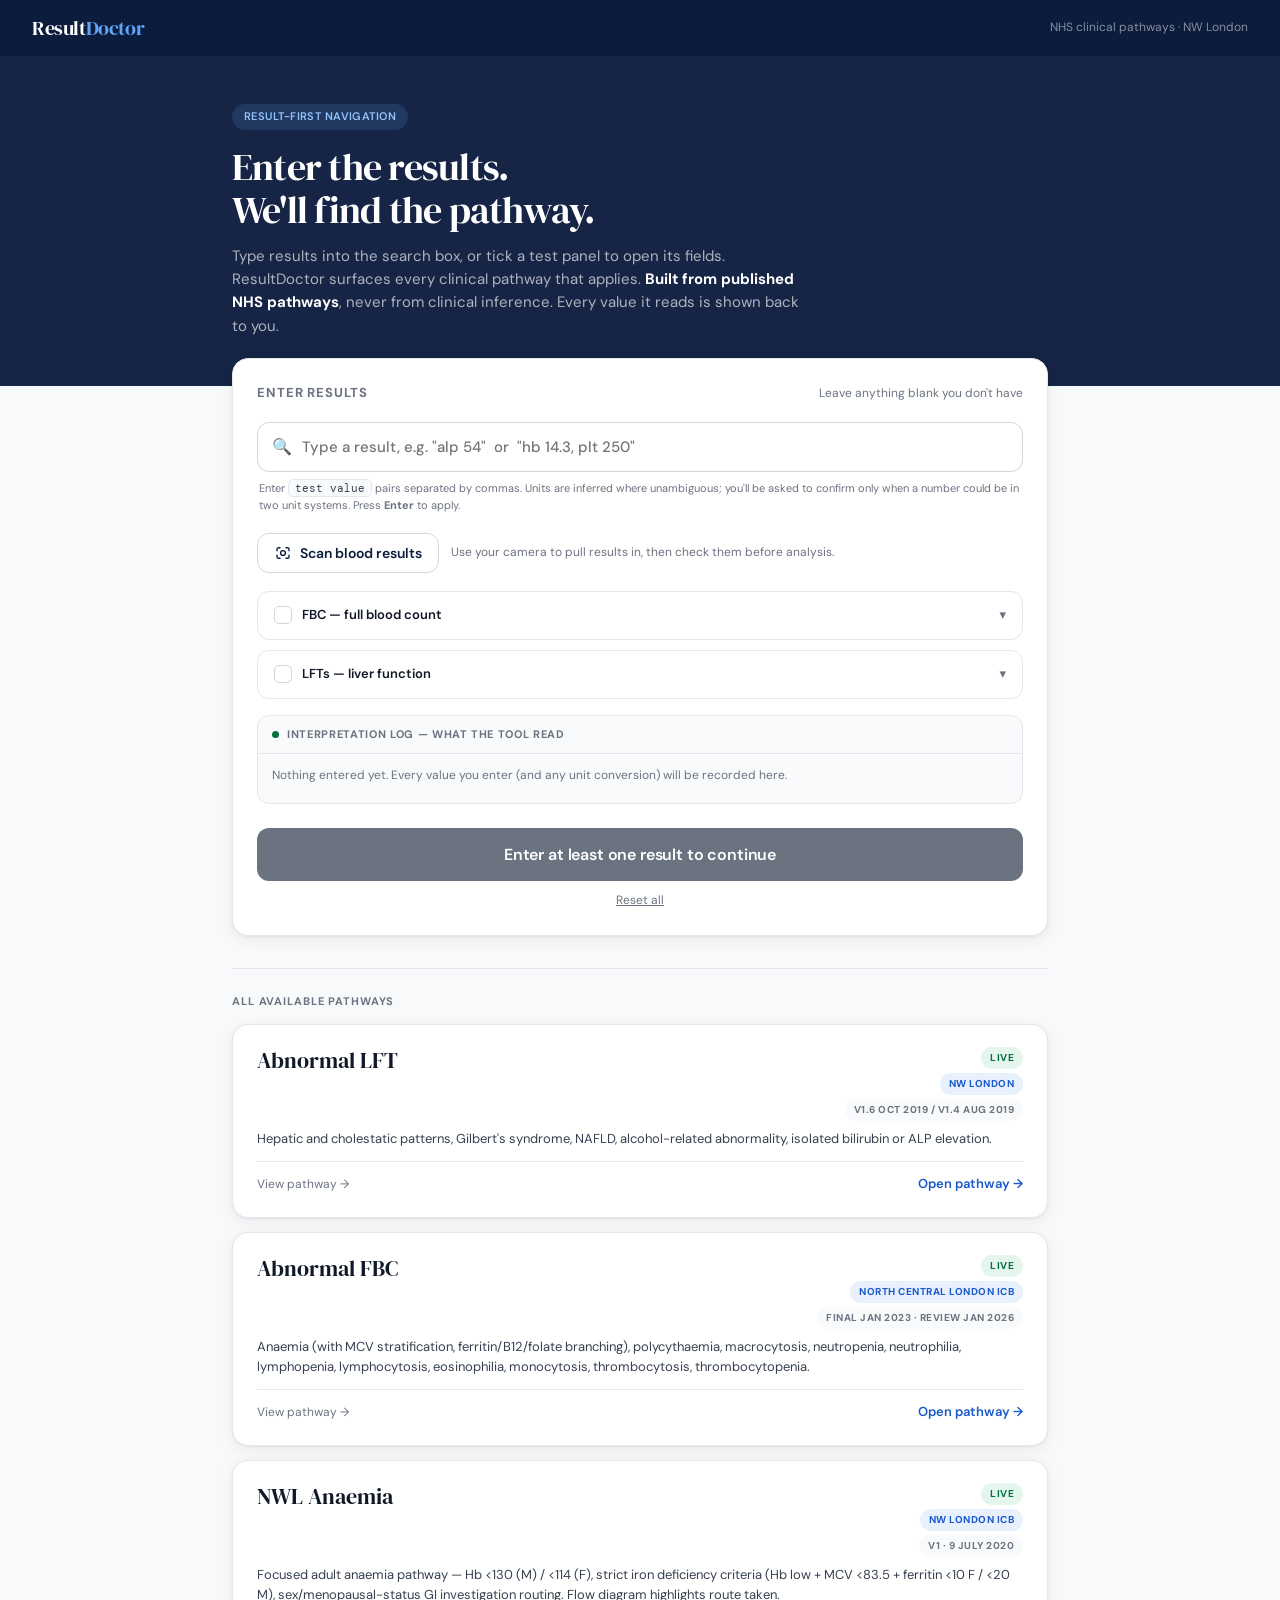
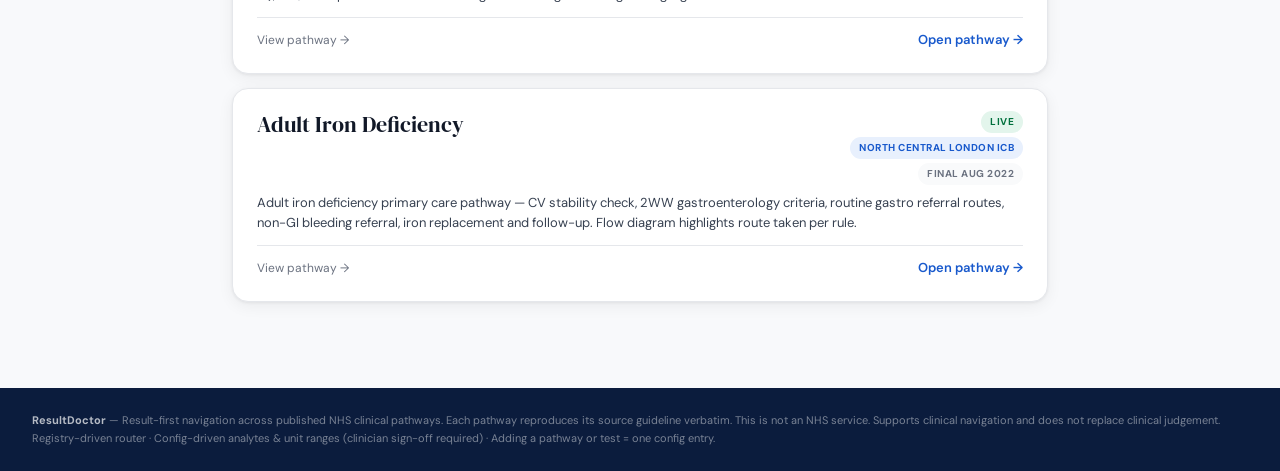
==== commit 95c7c73b: "Remove pathway-specific clinical context from the result-first homepage The homepage asked jaundice " ====
--- a/index.html
+++ b/index.html
@@ -70,21 +70,42 @@
 .cam-help { font-size: 12px; color: var(--text3); margin-top: 10px; }
 .cam-privacy { font-size: 11px; color: var(--text3); margin-top: 8px; display: flex; align-items: center; gap: 6px; }
 .cam-privacy::before { content: ''; width: 7px; height: 7px; border-radius: 50%; background: var(--green); flex-shrink: 0; }
-.cam-detected { margin-top: 10px; display: flex; flex-direction: column; gap: 6px; }
-.cam-row { display: flex; align-items: center; gap: 8px; font-family: var(--mono); font-size: 12px; padding: 7px 10px; border-radius: 8px; border: 1px solid var(--border); background: var(--grey-lt); }
-.cam-row.applied { border-color: #BBF7D0; background: var(--green-lt); }
-.cam-row.review { border-color: #FCD34D; background: var(--amber-lt); }
-.cam-row .cam-row-name { font-weight: 600; color: var(--text); }
-.cam-row .cam-row-val { color: var(--text2); }
-.cam-row .cam-row-tag { margin-left: auto; font-family: var(--sans); font-size: 10px; font-weight: 700; text-transform: uppercase; letter-spacing: .04em; padding: 2px 8px; border-radius: 10px; }
-.cam-row.applied .cam-row-tag { background: var(--green); color: white; }
-.cam-row.review .cam-row-tag { background: var(--amber); color: white; }
-.cam-actions { margin-top: 12px; }
-.cam-stop { width: 100%; padding: 12px; background: var(--navy); color: white; border: none; border-radius: var(--radius); font-size: 14px; font-weight: 600; font-family: var(--sans); cursor: pointer; }
-.cam-stop:hover { background: var(--navy2); }
-.cam-stop:focus-visible { outline: 3px solid rgba(24,89,204,.5); outline-offset: 2px; }
+.sr-only { position: absolute; width: 1px; height: 1px; padding: 0; margin: -1px; overflow: hidden; clip: rect(0,0,0,0); white-space: nowrap; border: 0; }
+
+.cam-review { margin-top: 12px; }
+.cam-warning { background: var(--amber-lt); border: 1px solid #FCD34D; color: var(--amber); font-size: 12px; font-weight: 600; padding: 9px 12px; border-radius: 8px; margin-bottom: 10px; }
+.cam-table-wrap { border: 1px solid var(--border); border-radius: 10px; overflow: hidden; }
+.cam-table { width: 100%; border-collapse: collapse; font-size: 12px; }
+.cam-table th { text-align: left; font-size: 10px; font-weight: 700; text-transform: uppercase; letter-spacing: .05em; color: var(--text3); padding: 8px 10px; background: var(--grey-lt); border-bottom: 1px solid var(--border); }
+.cam-table td { padding: 8px 10px; border-bottom: 1px solid var(--border); color: var(--text2); vertical-align: middle; }
+.cam-table tr:last-child td { border-bottom: none; }
+.cam-table .td-test { font-weight: 600; color: var(--text); }
+.cam-table .td-value { font-family: var(--mono); color: var(--text); }
+.cam-table tr.needs-review { background: var(--amber-lt); }
+.cam-table tr.needs-review .td-test::before { content: '⚠ '; color: var(--amber); }
+.cam-table tr.row-ready .td-test::before { content: '✓ '; color: var(--green); }
+.cam-cell-input { width: 100%; min-width: 56px; padding: 5px 7px; border: 1.5px solid var(--border2); border-radius: 6px; font-family: var(--sans); font-size: 12px; }
+.cam-cell-input:focus { outline: none; border-color: var(--blue); box-shadow: 0 0 0 2px rgba(24,89,204,.15); }
+.cam-act { display: flex; gap: 6px; justify-content: flex-end; }
+.cam-act button { font-family: var(--sans); font-size: 11px; font-weight: 600; padding: 4px 9px; border-radius: 6px; border: 1.5px solid var(--border2); background: white; cursor: pointer; color: var(--text2); }
+.cam-act button:hover { border-color: var(--blue); color: var(--blue); }
+.cam-act button.danger:hover { border-color: var(--red); color: var(--red); }
+.cam-act button.primary { background: var(--blue); color: white; border-color: var(--blue); }
+.cam-act button:focus-visible { outline: 2px solid rgba(24,89,204,.5); outline-offset: 1px; }
+.cam-empty { font-size: 12px; color: var(--text3); padding: 14px; text-align: center; }
+.cam-add { margin-top: 10px; background: none; border: 1px dashed var(--border2); border-radius: 8px; padding: 8px 12px; font-size: 12px; font-weight: 600; color: var(--blue); cursor: pointer; font-family: var(--sans); width: 100%; }
+.cam-add:hover { background: var(--blue-lt); }
+.cam-add:focus-visible { outline: 2px solid rgba(24,89,204,.5); outline-offset: 2px; }
+
+.cam-actions { margin-top: 12px; display: flex; flex-direction: column; gap: 8px; }
+.cam-confirm { width: 100%; padding: 13px; background: var(--blue); color: white; border: none; border-radius: var(--radius); font-size: 15px; font-weight: 600; font-family: var(--sans); cursor: pointer; }
+.cam-confirm:hover { background: #1348B0; }
+.cam-confirm:disabled { background: var(--grey); cursor: not-allowed; }
+.cam-stop { width: 100%; padding: 11px; background: white; color: var(--text2); border: 1.5px solid var(--border2); border-radius: var(--radius); font-size: 13px; font-weight: 600; font-family: var(--sans); cursor: pointer; }
+.cam-stop:hover { border-color: var(--navy); color: var(--navy); }
+.cam-confirm:focus-visible, .cam-stop:focus-visible { outline: 3px solid rgba(24,89,204,.5); outline-offset: 2px; }
 @media (prefers-contrast: more) {
-  .scan-btn, .cam-row { border-width: 2px; }
+  .scan-btn, .cam-table-wrap, .cam-stop { border-width: 2px; }
   .cam-status { background: #000; }
 }
 
@@ -219,7 +240,7 @@
 
   <div class="entry-panel">
     <div class="entry-head">
-      <span class="entry-title">Enter results &amp; context</span>
+      <span class="entry-title">Enter results</span>
       <span class="entry-hint">Leave anything blank you don't have</span>
     </div>
 
@@ -252,9 +273,26 @@
         <div class="cam-status" id="cam-status" role="status" aria-live="polite">Starting camera…</div>
       </div>
       <p class="cam-help" id="cam-help">Position the result clearly. Make sure test names, values and units are visible.</p>
-      <div class="cam-detected" id="cam-detected" aria-live="polite"></div>
+
+      <div class="cam-review">
+        <div class="cam-warning" role="alert">Please check these results carefully. Camera reading can make mistakes.</div>
+        <div class="cam-table-wrap">
+          <table class="cam-table" id="cam-table" aria-label="Detected results to review before analysis">
+            <thead><tr>
+              <th scope="col">Test</th><th scope="col">Value</th><th scope="col">Unit</th>
+              <th scope="col">Ref range</th><th scope="col">Flag</th>
+              <th scope="col"><span class="sr-only">Actions</span></th>
+            </tr></thead>
+            <tbody id="cam-tbody" aria-live="polite"></tbody>
+          </table>
+          <p class="cam-empty" id="cam-empty">No results detected yet. Point the camera at the result, or add a row manually.</p>
+        </div>
+        <button type="button" class="cam-add" id="cam-add" onclick="addManualRow()" aria-label="Add a result manually">+ Add a result manually</button>
+      </div>
+
       <p class="cam-privacy">Image processing happens on this device. The photo is not stored after extraction.</p>
       <div class="cam-actions">
+        <button type="button" class="cam-confirm" id="cam-confirm" onclick="confirmAndAnalyse()" aria-label="Confirm results and analyse" disabled>Confirm and analyse</button>
         <button type="button" class="cam-stop" id="cam-stop" onclick="stopScan()" aria-label="Stop scanning">Stop scanning</button>
       </div>
     </div>
@@ -265,25 +303,9 @@
     <!-- COLLAPSIBLE TEST PANELS -->
     <div id="panels"></div>
 
-    <!-- CLINICAL CONTEXT -->
-    <div class="section-label">Clinical context</div>
-    <div class="context-grid">
-      <div class="ctx-q"><label>Jaundice?</label>
-        <select class="ctx-select" id="c-jaundice" onchange="onInput()"><option value="">Not assessed</option><option value="yes">Yes — clinically jaundiced</option><option value="no">No</option></select>
-      </div>
-      <div class="ctx-q"><label>Weight loss?</label>
-        <select class="ctx-select" id="c-wtloss" onchange="onInput()"><option value="">Not assessed</option><option value="yes">Yes — unexplained</option><option value="no">No</option></select>
-      </div>
-      <div class="ctx-q"><label>Bleeding / petechiae?</label>
-        <select class="ctx-select" id="c-bleed" onchange="onInput()"><option value="">Not assessed</option><option value="yes">Yes</option><option value="no">No</option></select>
-      </div>
-      <div class="ctx-q"><label>Alcohol</label>
-        <select class="ctx-select" id="c-alcohol" onchange="onInput()"><option value="">Not assessed</option><option value="high">&gt;14 units/week</option><option value="low">≤14 units/week</option></select>
-      </div>
-      <div class="ctx-q"><label>Patient identifier (optional)</label>
-        <input class="ctx-select" type="text" id="c-patient" placeholder="e.g. NHS number">
-      </div>
-    </div>
+    <!-- Pathway-specific clinical context (jaundice, weight loss, bleeding,
+         alcohol, etc.) is NOT collected here. The homepage is result-first:
+         it routes on results, then each pathway tool asks its own context. -->
 
     <!-- INTERPRETATION LOG -->
     <div class="log-panel">
@@ -332,11 +354,11 @@
   { id:'nwl_lft', title:'Abnormal LFT', icb:'NW London', version:'V1.6 Oct 2019 / V1.4 Aug 2019',
     status:'live', tool_path:'lft.html',
     description:"Hepatic and cholestatic patterns, Gilbert's syndrome, NAFLD, alcohol-related abnormality, isolated bilirubin or ALP elevation.",
-    trigger_results:['bili','alt','ast','alp','ggt','alb','inr'], trigger_context:['c-jaundice','c-wtloss','c-alcohol'] },
+    trigger_results:['bili','alt','ast','alp','ggt','alb','inr'], trigger_context:[] },
   { id:'ncl_fbc', title:'Abnormal FBC', icb:'North Central London ICB', version:'Final Jan 2023 · Review Jan 2026',
     status:'live', tool_path:'fbc.html',
     description:'Anaemia (with MCV stratification, ferritin/B12/folate branching), polycythaemia, macrocytosis, neutropenia, neutrophilia, lymphopenia, lymphocytosis, eosinophilia, monocytosis, thrombocytosis, thrombocytopenia.',
-    trigger_results:['hb','mcv','wcc','neut','lymph','plt'], trigger_context:['c-bleed'] },
+    trigger_results:['hb','mcv','wcc','neut','lymph','plt'], trigger_context:[] },
   { id:'nwl_anaemia', title:'NWL Anaemia', icb:'NW London ICB', version:'V1 · 9 July 2020',
     status:'live', tool_path:'nwl_anaemia.html',
     description:'Focused adult anaemia pathway — Hb <130 (M) / <114 (F), strict iron deficiency criteria (Hb low + MCV <83.5 + ferritin <10 F / <20 M), sex/menopausal-status GI investigation routing. Flow diagram highlights route taken.',
@@ -347,7 +369,9 @@
     trigger_results:['hb','mcv'], trigger_context:[] }
 ];
 
-const CONTEXT_TO_PARAM = { 'c-jaundice':'jaundice','c-wtloss':'wtloss','c-bleed':'bleed','c-alcohol':'alcohol','c-patient':'patient' };
+// Homepage is result-first and collects no clinical context — each pathway tool
+// asks its own context. Kept as an empty map so the routing/payload code is unchanged.
+const CONTEXT_TO_PARAM = {};
 
 // ═══════════════════════════════════════════════════════════════════════
 //  STATE  —  interpretation log is the single source of truth of "what was read"
@@ -670,8 +694,6 @@
 
 function resetAll() {
   Object.keys(ANALYTES).forEach(k => { const el = document.getElementById(fieldId(k)); if (el){ el.value=''; el.classList.remove('filled','warn'); } });
-  ['c-jaundice','c-wtloss','c-bleed','c-alcohol'].forEach(id => { const el = document.getElementById(id); if (el) el.selectedIndex = 0; });
-  const pi = document.getElementById('c-patient'); if (pi) pi.value = '';
   LOG = []; clearAmbig(); renderLog();
   document.getElementById('routed').classList.remove('show');
   onInput();
@@ -694,9 +716,10 @@
 const SCAN_STABLE_READS = 2;         // identical reads required before commit
 const cam = {
   stream: null, video: null, canvas: null, timer: null,
-  scanning: false, busy: false, emptyTicks: 0,
-  committed: {},   // key -> committed value
-  stable: {}       // key -> { value, count }
+  scanning: false, busy: false, emptyTicks: 0, rowSeq: 0, editing: null,
+  rows: {},        // rowKey -> row object (the review table)
+  dismissed: {},   // rowKey -> true (deleted by the user; not re-added)
+  stable: {}       // rowKey -> { value, count } debounce
 };
 
 function camStatus(msg, isError) {
@@ -727,7 +750,8 @@
   cam.video.srcObject = cam.stream;
   try { await cam.video.play(); } catch (e) {}
   cam.canvas = document.createElement('canvas');
-  cam.scanning = true; cam.emptyTicks = 0; cam.committed = {}; cam.stable = {};
+  cam.scanning = true; cam.emptyTicks = 0; cam.rows = {}; cam.dismissed = {}; cam.stable = {}; cam.editing = null;
+  renderReviewTable();
   camStatus('Point at the results. Reading automatically…', false);
   OcrService.init().catch(function () {
     camStatus('Could not start the on-device reader. You can still enter results manually.', true);
@@ -772,67 +796,174 @@
   }
 }
 
+function rowKeyFor(row) {
+  return row.key || ('x:' + String(row.testName || '').toLowerCase().replace(/\s+/g, ' ').trim());
+}
+
+// Live frames feed the REVIEW TABLE only. Nothing is written to the analysis
+// fields here — that happens only on explicit "Confirm and analyse".
 function processScanRows(rows) {
-  const detected = document.getElementById('cam-detected');
   if (!rows.length) {
     cam.emptyTicks++;
-    if (cam.emptyTicks >= 3) camStatus('We could not read this clearly. Try again or enter results manually.', true);
+    if (cam.emptyTicks >= 3 && !Object.keys(cam.rows).length) {
+      camStatus('We could not read this clearly. Try again or enter results manually.', true);
+    }
     return;
   }
   cam.emptyTicks = 0;
-  const display = [];
+  let changed = false;
 
   rows.forEach(function (row) {
-    const eligible = BloodResultParser.isAnalysisEligible(row, SCAN_COMMIT_CONFIDENCE);
-    if (eligible) {
-      // Debounce: require the same value on consecutive frames before committing.
-      const prev = cam.stable[row.key];
-      if (prev && prev.value === row.value) prev.count++;
-      else cam.stable[row.key] = { value: row.value, count: 1 };
-      const stable = cam.stable[row.key].count >= SCAN_STABLE_READS;
-      if (stable && cam.committed[row.key] !== row.value) {
-        commitScanRow(row);
-      }
-      display.push({ row: row, applied: cam.committed[row.key] === row.value });
-    } else {
-      display.push({ row: row, applied: false });
-    }
+    const k = rowKeyFor(row);
+    if (cam.dismissed[k]) return;                 // user deleted it — do not re-add
+    if (cam.editing === k) return;                // being edited — don't clobber
+    if (cam.rows[k] && cam.rows[k].locked) return; // user-edited/manual — don't overwrite
+
+    // Debounce: require the same value on consecutive frames before it appears.
+    const prev = cam.stable[k];
+    if (prev && prev.value === row.value) prev.count++;
+    else cam.stable[k] = { value: row.value, count: 1 };
+    if (cam.stable[k].count < SCAN_STABLE_READS) return;
+
+    const existing = cam.rows[k];
+    if (existing && existing.value === row.value && existing.unit === row.unit) return;
+    cam.rows[k] = Object.assign({}, row, {
+      id: existing ? existing.id : ('row-' + (++cam.rowSeq)),
+      locked: false, source: 'scan'
+    });
+    changed = true;
   });
 
-  detected.innerHTML = display.map(function (d) {
-    const r = d.row;
-    const cls = d.applied ? 'applied' : 'review';
-    const tag = d.applied ? 'Added' : 'Check';
-    const unit = r.unit ? ' ' + r.unit : '';
-    return '<div class="cam-row ' + cls + '">' +
-      '<span class="cam-row-name">' + escapeHtml(r.testName) + '</span>' +
-      '<span class="cam-row-val">' + escapeHtml(r.value) + unit + '</span>' +
-      '<span class="cam-row-tag">' + tag + '</span></div>';
+  if (changed) renderReviewTable();
+}
+
+// Build a structured row from edited / manually-typed parts by running it back
+// through the SAME parser (single source of truth). Human-typed text is trusted
+// at full confidence, but structural checks (mapped analyte, unit present) still
+// decide needsReview.
+function makeRowFromParts(testName, value, unit, source) {
+  const line = (testName + ' ' + value + ' ' + (unit || '')).trim();
+  const parsed = BloodResultParser.parseBloodResultsFromText(line, {
+    analytes: ANALYTES, threshold: SCAN_COMMIT_CONFIDENCE, lineConfidence: function () { return 100; }
+  });
+  if (parsed.length) return Object.assign(parsed[0], { source: source, locked: true });
+  return {
+    id: 'row-' + (++cam.rowSeq), testName: testName || '(unnamed)', key: null,
+    value: value || '', unit: unit || '', referenceRange: '', flag: '',
+    ocrConfidence: 0, needsReview: true, source: source, locked: true
+  };
+}
+
+function eligibleRows() {
+  return Object.keys(cam.rows).map(function (k) { return cam.rows[k]; })
+    .filter(function (r) { return BloodResultParser.isAnalysisEligible(r, SCAN_COMMIT_CONFIDENCE); });
+}
+
+function renderReviewTable() {
+  const tbody = document.getElementById('cam-tbody');
+  const empty = document.getElementById('cam-empty');
+  const keys = Object.keys(cam.rows);
+  empty.style.display = keys.length ? 'none' : '';
+  tbody.innerHTML = keys.map(function (k) {
+    const r = cam.rows[k];
+    if (cam.editing === k) return editRowHtml(k, r);
+    const ready = BloodResultParser.isAnalysisEligible(r, SCAN_COMMIT_CONFIDENCE);
+    return '<tr class="' + (ready ? 'row-ready' : 'needs-review') + '">' +
+      '<td class="td-test">' + escapeHtml(r.testName || '') + '</td>' +
+      '<td class="td-value">' + escapeHtml(r.value || '') + '</td>' +
+      '<td>' + escapeHtml(r.unit || '') + '</td>' +
+      '<td>' + escapeHtml(r.referenceRange || '') + '</td>' +
+      '<td>' + escapeHtml(r.flag || '') + '</td>' +
+      '<td><div class="cam-act">' +
+        '<button type="button" onclick="editRow(\'' + k + '\')" aria-label="Edit ' + escapeAttr(r.testName) + '">Edit</button>' +
+        '<button type="button" class="danger" onclick="deleteRow(\'' + k + '\')" aria-label="Delete ' + escapeAttr(r.testName) + '">Delete</button>' +
+      '</div></td></tr>';
   }).join('');
-  onInput();
-}
-
-function commitScanRow(row) {
-  const a = ANALYTES[row.key];
-  const cand = { unit: a.unit, value: Number(row.value), note: 'read from camera' };
-  applyResolved(row.key, row.value + ' (camera)', cand);
-  cam.committed[row.key] = row.value;
-  const entry = LOG.find(function (e) { return e.key === row.key; });
-  if (entry) entry.note += ' · via camera scan';
+
+  const confirmBtn = document.getElementById('cam-confirm');
+  const n = eligibleRows().length;
+  confirmBtn.disabled = n === 0;
+  confirmBtn.textContent = n ? ('Confirm and analyse (' + n + ')') : 'Confirm and analyse';
+}
+
+function editRowHtml(k, r) {
+  return '<tr class="editing">' +
+    '<td><input class="cam-cell-input" id="edit-test-' + k + '" value="' + escapeAttr(r.testName) + '" aria-label="Test name"></td>' +
+    '<td><input class="cam-cell-input" id="edit-value-' + k + '" value="' + escapeAttr(r.value) + '" inputmode="decimal" aria-label="Value"></td>' +
+    '<td><input class="cam-cell-input" id="edit-unit-' + k + '" value="' + escapeAttr(r.unit) + '" aria-label="Unit"></td>' +
+    '<td>' + escapeHtml(r.referenceRange || '') + '</td>' +
+    '<td>' + escapeHtml(r.flag || '') + '</td>' +
+    '<td><div class="cam-act">' +
+      '<button type="button" class="primary" onclick="saveRow(\'' + k + '\')">Save</button>' +
+      '<button type="button" onclick="cancelEdit()">Cancel</button>' +
+    '</div></td></tr>';
+}
+
+function editRow(k) { cam.editing = k; renderReviewTable(); const el = document.getElementById('edit-value-' + k); if (el) el.focus(); }
+function cancelEdit() {
+  // a half-added manual row with no content is discarded on cancel
+  if (cam.editing && cam.rows[cam.editing] && cam.rows[cam.editing].source === 'manual' && !cam.rows[cam.editing].testName) delete cam.rows[cam.editing];
+  cam.editing = null; renderReviewTable();
+}
+function saveRow(k) {
+  const test = (document.getElementById('edit-test-' + k).value || '').trim();
+  const value = (document.getElementById('edit-value-' + k).value || '').trim();
+  const unit = (document.getElementById('edit-unit-' + k).value || '').trim();
+  const old = cam.rows[k];
+  const nr = makeRowFromParts(test, value, unit, old ? old.source : 'manual');
+  delete cam.rows[k];
+  const nk = rowKeyFor(nr);
+  nr.id = (old && old.id) || nr.id;
+  cam.rows[nk] = nr;
+  cam.editing = null;
+  renderReviewTable();
+}
+function deleteRow(k) {
+  delete cam.rows[k];
+  cam.dismissed[k] = true;             // tombstone so live scan won't re-add it
+  if (cam.editing === k) cam.editing = null;
+  renderReviewTable();
+}
+function addManualRow() {
+  const k = 'manual-' + (++cam.rowSeq);
+  cam.rows[k] = { id: k, testName: '', key: null, value: '', unit: '', referenceRange: '', flag: '', ocrConfidence: 100, needsReview: true, source: 'manual', locked: true };
+  cam.editing = k;
+  renderReviewTable();
+  const el = document.getElementById('edit-test-' + k); if (el) el.focus();
+}
+
+// Explicit confirm: write ONLY eligible rows into the existing fields + log,
+// then run the existing interpretation workflow. needsReview / unmapped rows
+// are never analysed.
+function confirmAndAnalyse() {
+  const eligible = eligibleRows();
+  if (!eligible.length) { camStatus('Add or correct at least one result before analysing.', true); return; }
+  eligible.forEach(function (r) {
+    const a = ANALYTES[r.key];
+    const manual = r.source === 'manual';
+    applyResolved(r.key, r.value + (manual ? ' (manual)' : ' (camera)'),
+      { unit: a.unit, value: Number(r.value), note: manual ? 'entered after camera scan' : 'read from camera' });
+    const entry = LOG.find(function (e) { return e.key === r.key; });
+    if (entry) entry.note += manual ? ' · checked manually' : ' · via camera scan';
+  });
   renderLog();
-}
-
-function escapeHtml(s) { return String(s).replace(/[&<>"]/g, function (c) { return { '&':'&amp;','<':'&lt;','>':'&gt;','"':'&quot;' }[c]; }); }
+  stopScan();
+  findPathways();   // the single existing interpretation path — no separate engine
+}
+
+function escapeHtml(s) { return String(s == null ? '' : s).replace(/[&<>"]/g, function (c) { return { '&':'&amp;','<':'&lt;','>':'&gt;','"':'&quot;' }[c]; }); }
+function escapeAttr(s) { return escapeHtml(s).replace(/'/g, '&#39;'); }
 
 function stopScan() {
   cam.scanning = false;
   if (cam.timer) { clearTimeout(cam.timer); cam.timer = null; }
   if (cam.stream) { cam.stream.getTracks().forEach(function (t) { t.stop(); }); cam.stream = null; }
   if (cam.video) cam.video.srcObject = null;
-  cam.canvas = null; cam.busy = false; cam.stable = {};
+  cam.canvas = null; cam.busy = false;
+  cam.rows = {}; cam.dismissed = {}; cam.stable = {}; cam.editing = null;
   if (window.OcrService) OcrService.terminate();   // release worker + model
   document.getElementById('cam-panel').hidden = true;
-  document.getElementById('cam-detected').innerHTML = '';
+  document.getElementById('cam-tbody').innerHTML = '';
   document.querySelector('.scan-entry').style.display = '';
   document.getElementById('scan-btn').focus();
 }
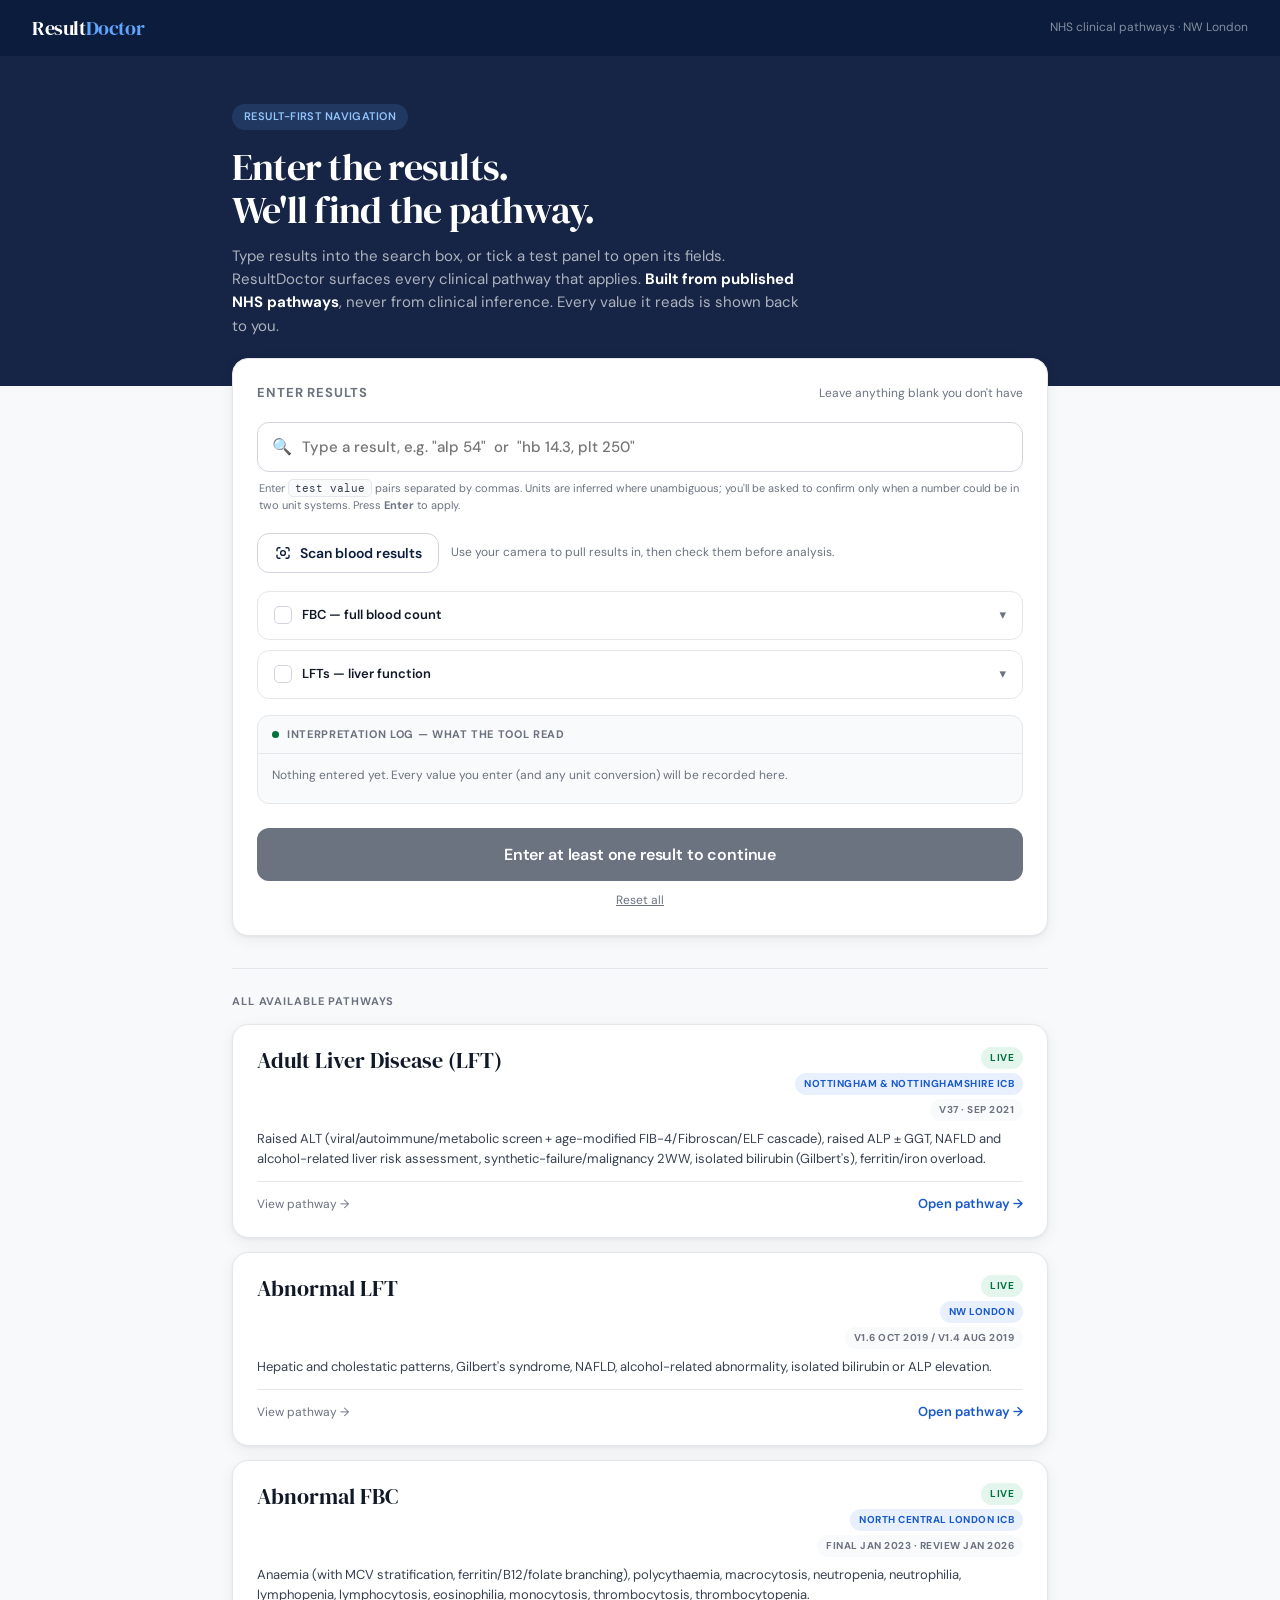
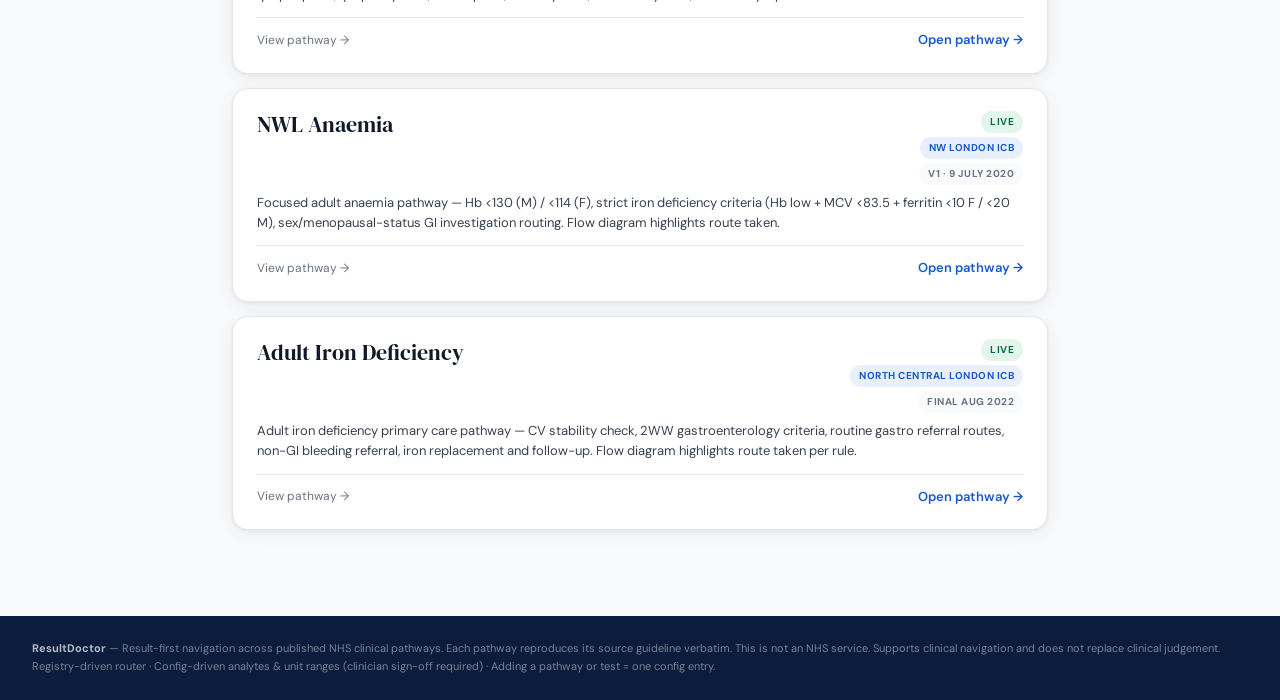
==== commit 4428d764: "Add Nottingham & Nottinghamshire Adult Liver Disease (LFT) pathway V37 New pathway from the publishe" ====
--- a/index.html
+++ b/index.html
@@ -351,6 +351,10 @@
 //  Router matches variable NAMES only; it makes no clinical decisions.
 // ───────────────────────────────────────────────────────────────────────
 const PATHWAYS = [
+  { id:'notts_lft', title:'Adult Liver Disease (LFT)', icb:'Nottingham & Nottinghamshire ICB', version:'V37 · Sep 2021',
+    status:'live', tool_path:'notts_lft.html',
+    description:'Raised ALT (viral/autoimmune/metabolic screen + age-modified FIB-4/Fibroscan/ELF cascade), raised ALP ± GGT, NAFLD and alcohol-related liver risk assessment, synthetic-failure/malignancy 2WW, isolated bilirubin (Gilbert\'s), ferritin/iron overload.',
+    trigger_results:['alt','ast','alp','ggt','bili','alb','inr','plt'], trigger_context:[] },
   { id:'nwl_lft', title:'Abnormal LFT', icb:'NW London', version:'V1.6 Oct 2019 / V1.4 Aug 2019',
     status:'live', tool_path:'lft.html',
     description:"Hepatic and cholestatic patterns, Gilbert's syndrome, NAFLD, alcohol-related abnormality, isolated bilirubin or ALP elevation.",
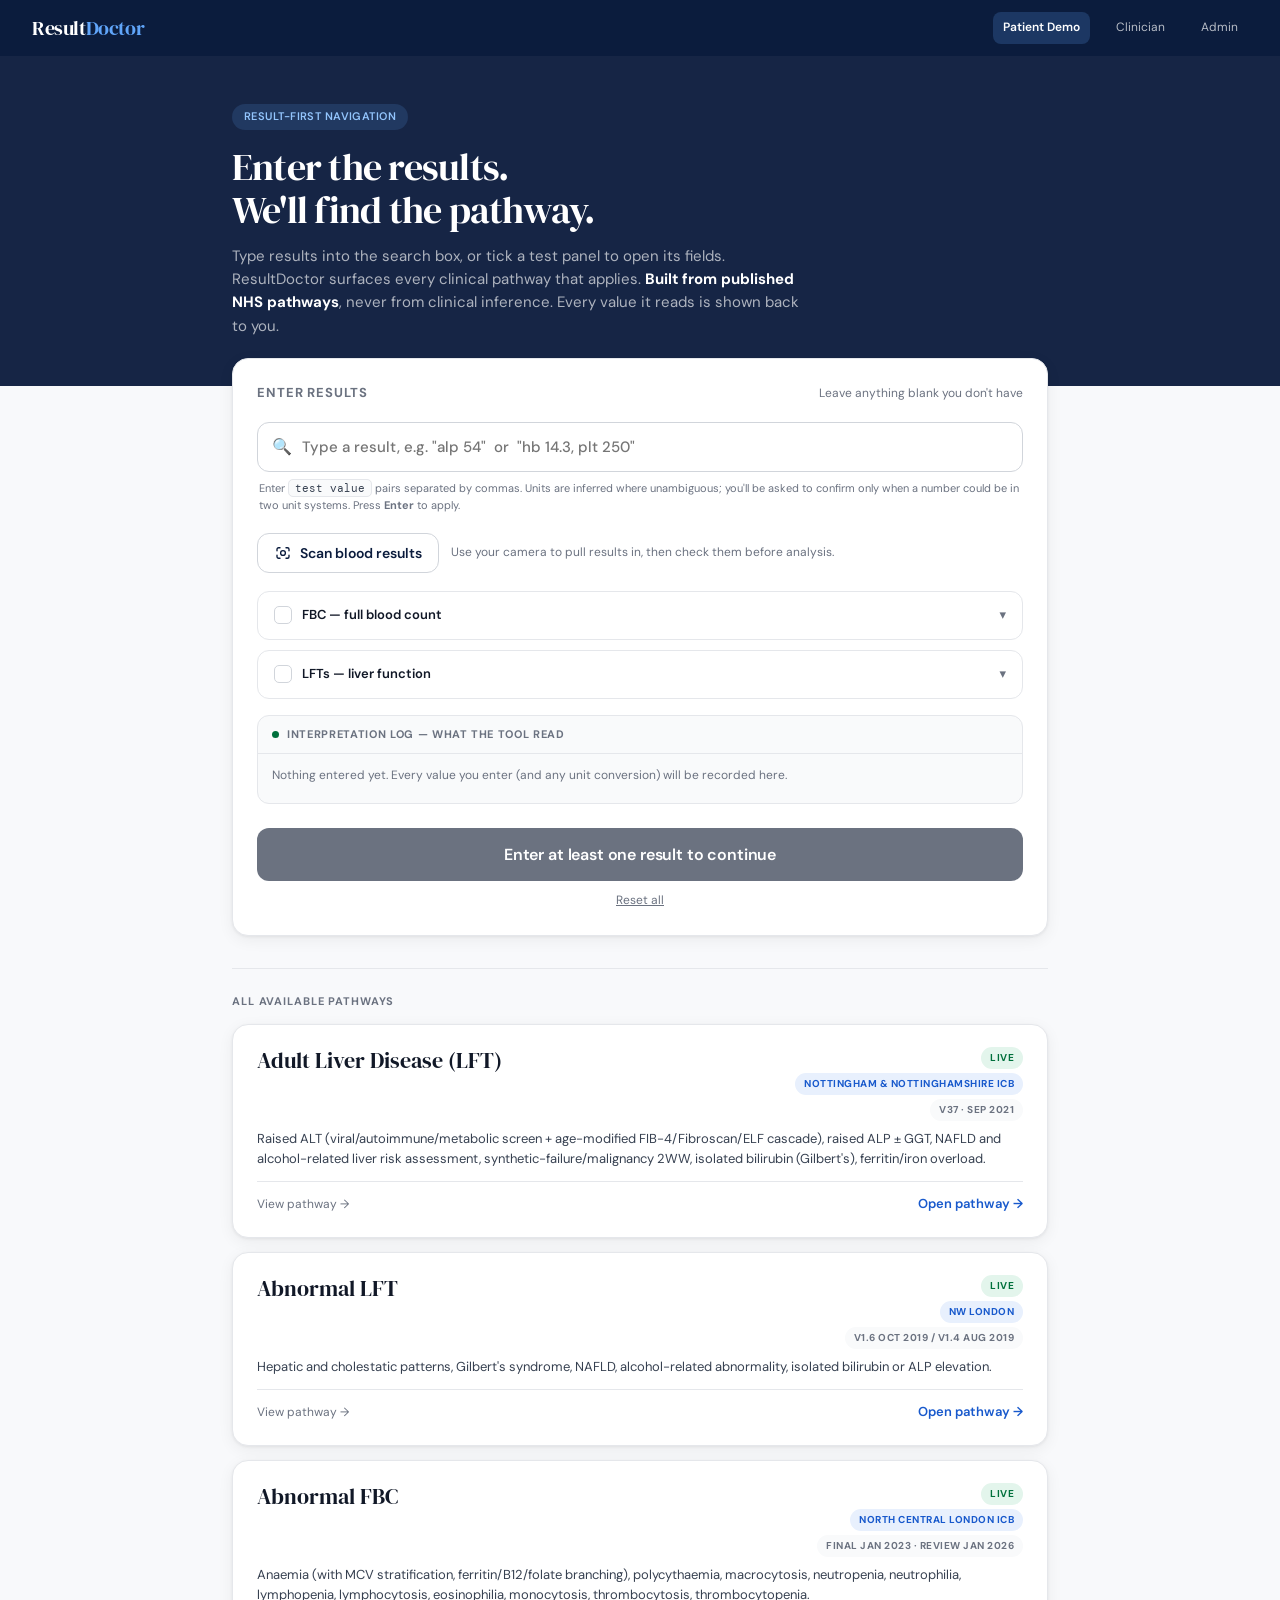
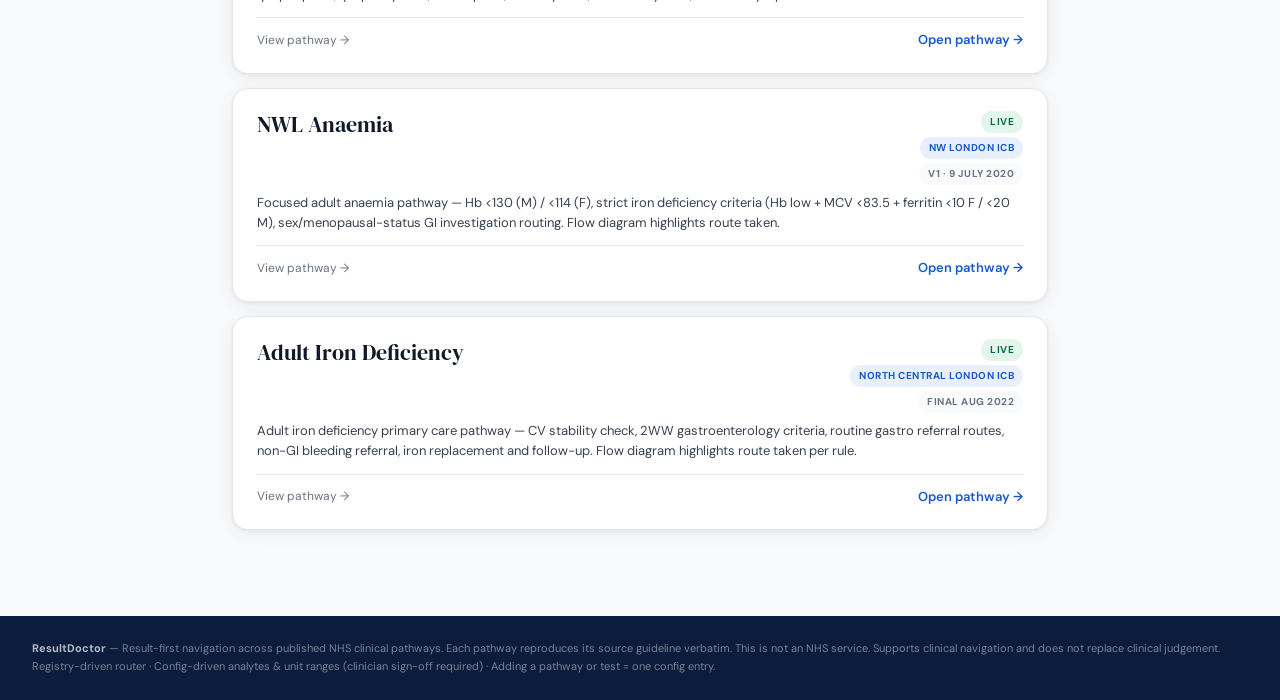
==== commit 8d8fd0c4: "Add tester-mode audit, feedback and admin system Foundational transparency/validation layer. Test-ca" ====
--- a/index.html
+++ b/index.html
@@ -222,7 +222,9 @@
 <header>
   <a class="logo" href="index.html">Result<span>Doctor</span></a>
   <div class="header-nav">
-    <span>NHS clinical pathways · NW London</span>
+    <a href="index.html" style="color:#fff;text-decoration:none;font-weight:600;padding:6px 10px;border-radius:8px;background:rgba(96,165,250,.2)">Patient Demo</a>
+    <a href="index.html" style="color:rgba(255,255,255,.7);text-decoration:none;padding:6px 10px">Clinician</a>
+    <a href="admin.html" style="color:rgba(255,255,255,.7);text-decoration:none;padding:6px 10px">Admin</a>
   </div>
 </header>
 
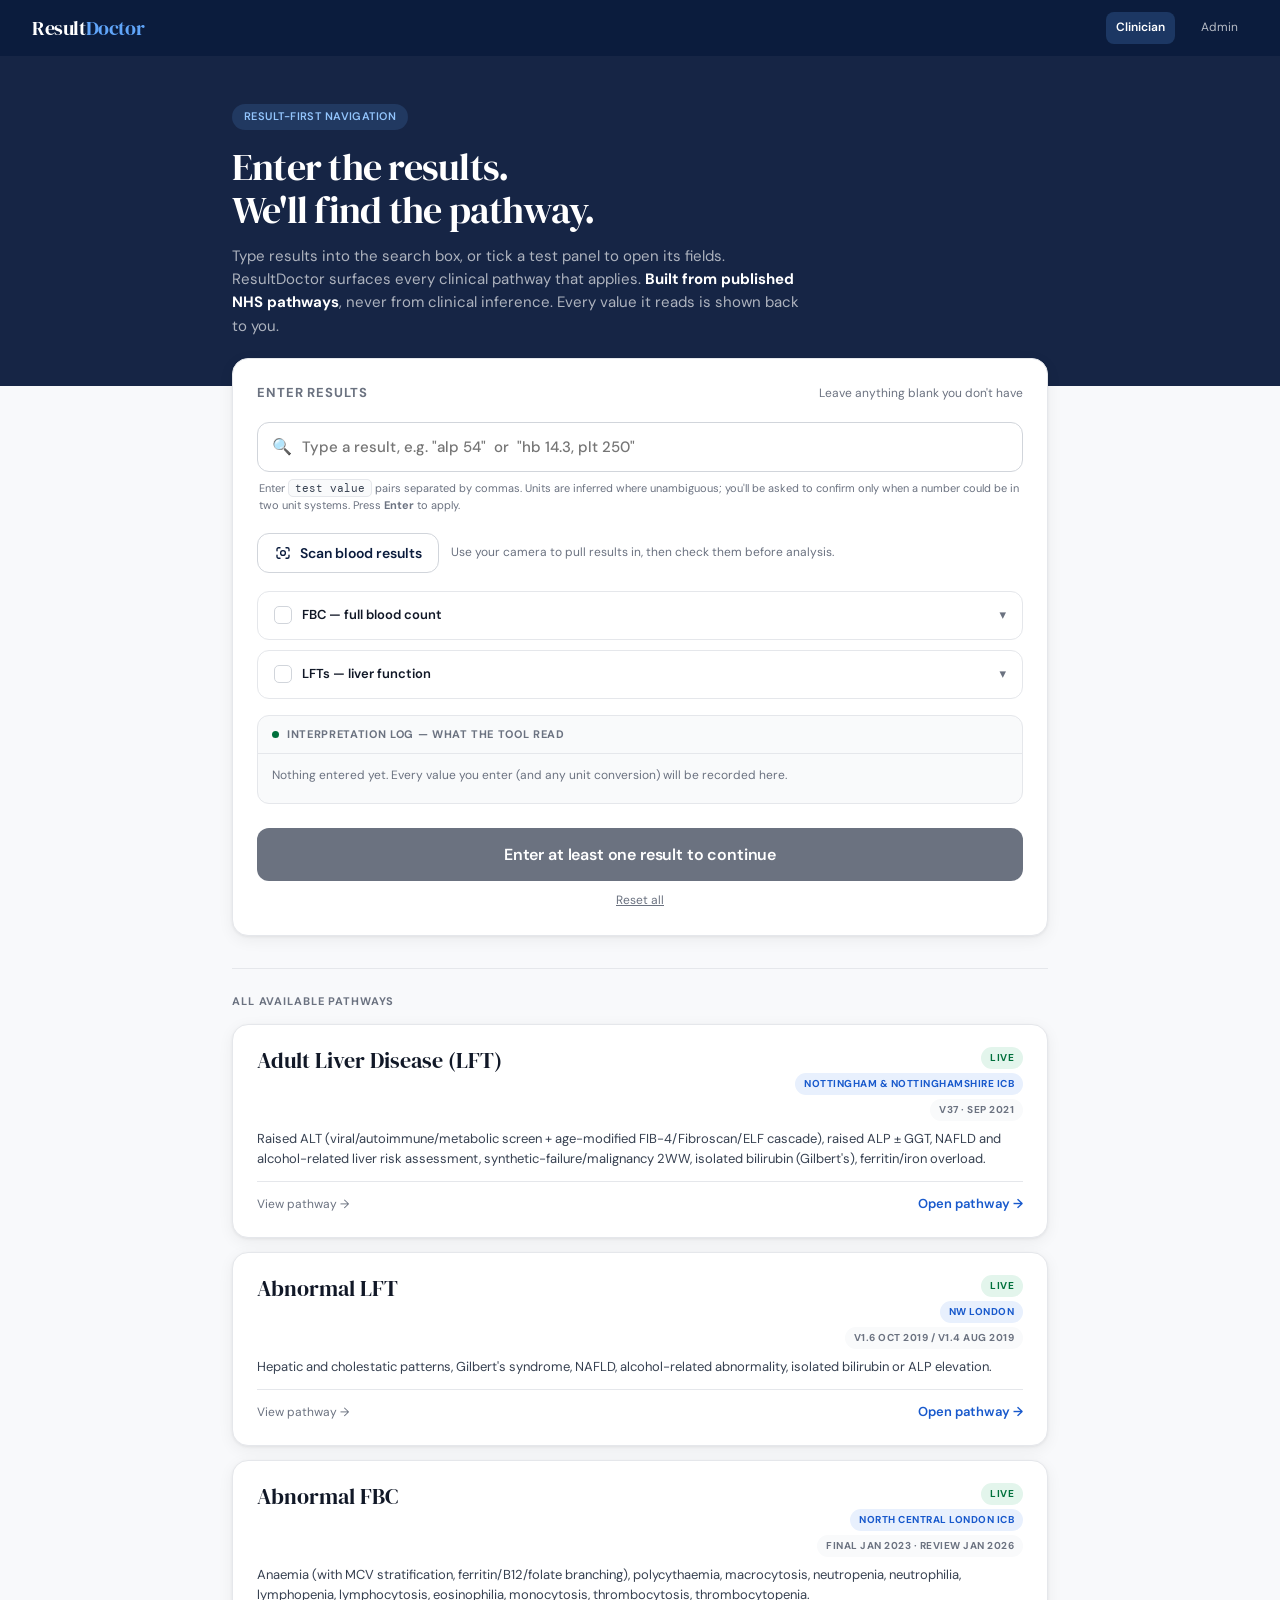
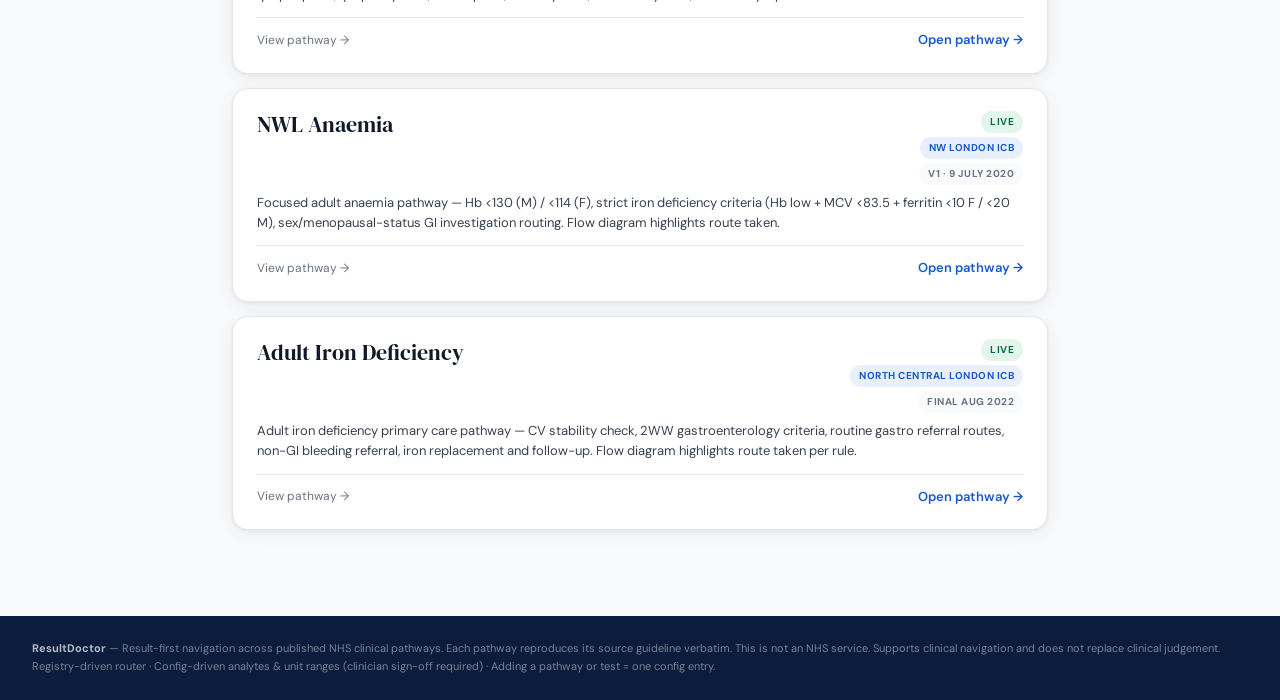
==== commit 3709e395: "Publish pipeline (Notts LFT) + drop Patient Demo nav Master engine now drives the public clinician t" ====
--- a/index.html
+++ b/index.html
@@ -222,8 +222,7 @@
 <header>
   <a class="logo" href="index.html">Result<span>Doctor</span></a>
   <div class="header-nav">
-    <a href="index.html" style="color:#fff;text-decoration:none;font-weight:600;padding:6px 10px;border-radius:8px;background:rgba(96,165,250,.2)">Patient Demo</a>
-    <a href="index.html" style="color:rgba(255,255,255,.7);text-decoration:none;padding:6px 10px">Clinician</a>
+    <a href="index.html" style="color:#fff;text-decoration:none;font-weight:600;padding:6px 10px;border-radius:8px;background:rgba(96,165,250,.2)">Clinician</a>
     <a href="admin.html" style="color:rgba(255,255,255,.7);text-decoration:none;padding:6px 10px">Admin</a>
   </div>
 </header>
